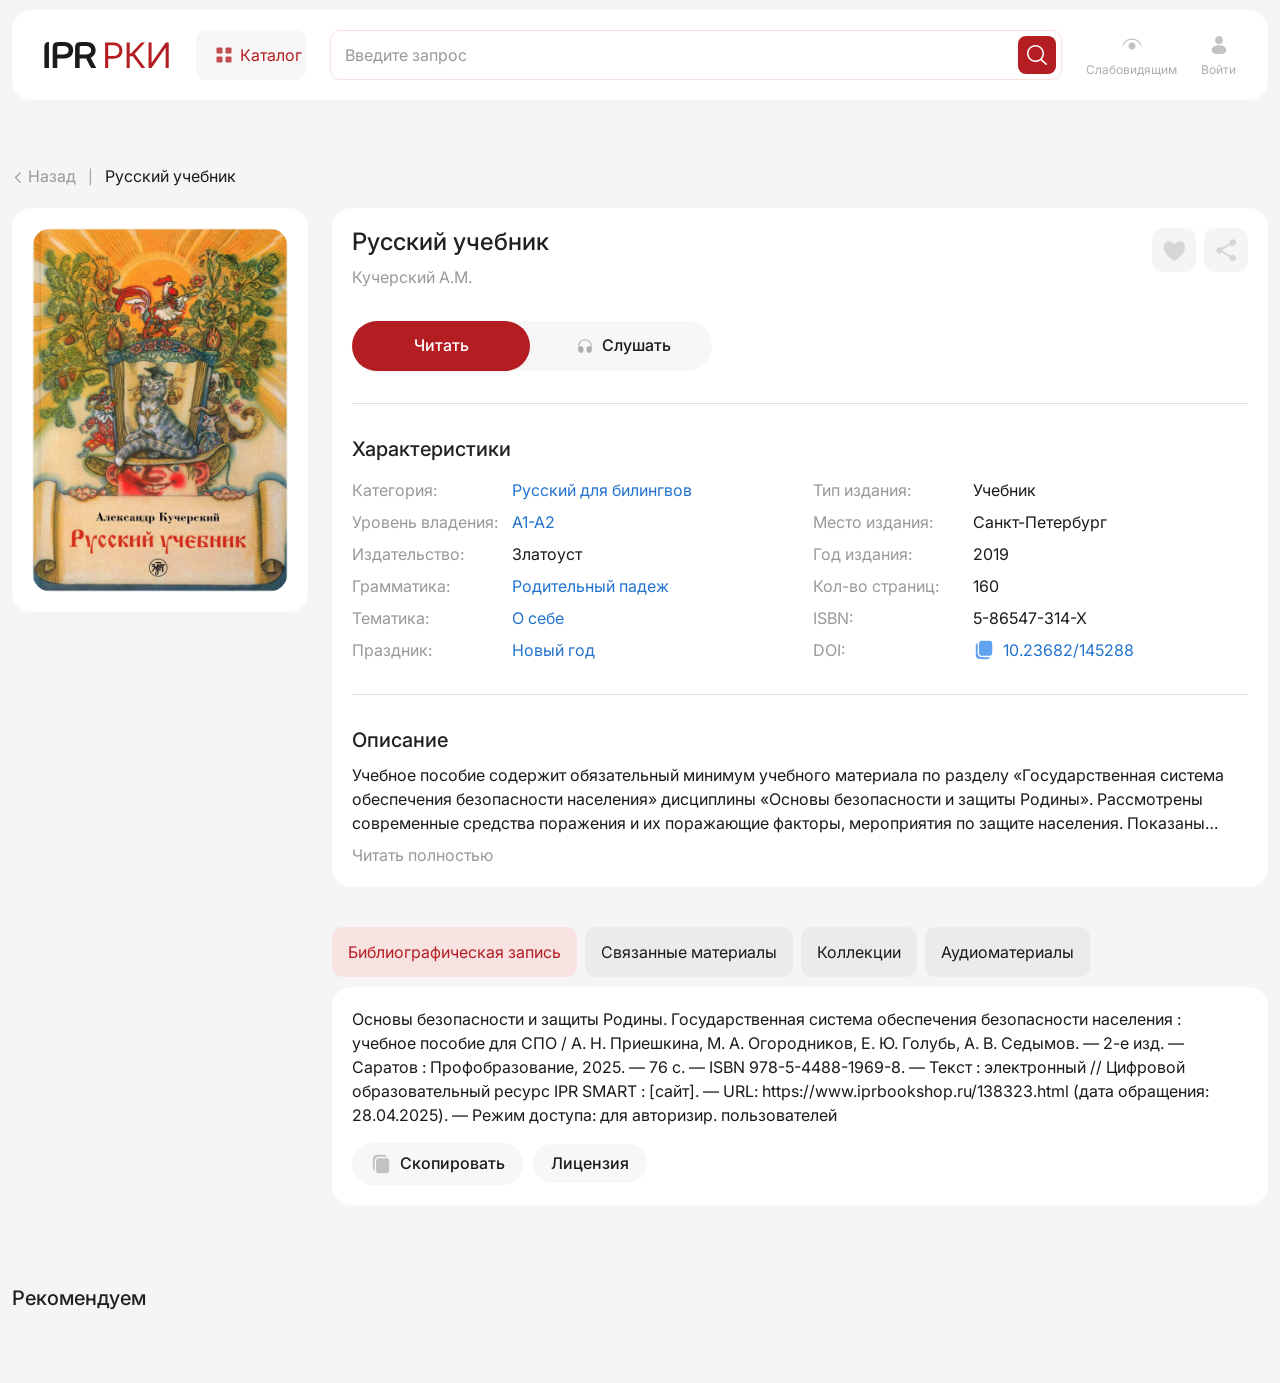
==== book-detail.html @ 2f25a615 "add book-detail" ====
<!DOCTYPE html>
<html lang="ru">
<head>
    <meta charset="UTF-8">
    <meta name="viewport" content="width=device-width, initial-scale=1.0">
    <title>IPR РКИ — Русский учебник</title>
    <link rel="preconnect" href="https://fonts.googleapis.com">
    <link rel="preconnect" href="https://fonts.gstatic.com" crossorigin>
    <link href="https://fonts.googleapis.com/css2?family=Inter:wght@400;500;600;700&display=swap" rel="stylesheet">
    <link href="https://cdn.jsdelivr.net/npm/bootstrap@5.3.3/dist/css/bootstrap.min.css" rel="stylesheet">
    <link rel="stylesheet" href="css/variables.css">
    <link rel="stylesheet" href="css/base.css">
    <link rel="stylesheet" href="css/components.css">
    <link rel="stylesheet" href="css/cards.css">
    <link rel="stylesheet" href="css/sections.css">
    <link rel="stylesheet" href="css/responsive.css">
    <link rel="stylesheet" href="css/book-detail.css">
</head>
<body>
<header class="site-header">
    <div class="container">
        <div class="header-inner">
            <a href="index.html" class="header-logo" aria-label="IPR РКИ">
                <img src="img/icons/logo.svg" alt="IPR РКИ" height="26">
            </a>
            <button class="btn-catalog" type="button">
                <img src="img/icons/catalog.svg" class="icon icon--catalog" width="16" height="16" alt="">
                <span class="catalog-text">Каталог</span>
            </button>
            <div class="search-input-wrap">
                <input type="text" placeholder="Введите запрос">
                <button class="btn-search" aria-label="Искать">
                    <img src="img/icons/search.svg" class="icon" width="20" height="20" alt="">
                </button>
            </div>
            <nav class="header-nav">
                <a href="#" class="btn-nav">
                    <img src="img/icons/eye.svg" class="icon icon--eye" width="24" height="20" alt="">
                    <span class="nav-text">Слабовидящим</span>
                </a>
                <a href="#" class="btn-nav">
                    <img src="img/icons/user.svg" class="icon icon--person" width="20" height="20" alt="">
                    <span class="nav-text">Войти</span>
                </a>
            </nav>
        </div>
    </div>
</header>

<main class="main-content book-detail-page">
    <div class="container">
        <div class="breadcrumb-bar">
            <a href="main.html"><img src="img/icons/ar_left.svg" class="icon" width="12" height="11" alt=""> Назад</a>
            <span class="separator">|</span>
            <a href="#" class="breadcrumb-active">Русский учебник</a>
        </div>

        <section class="row g-4">
           <div class="col-lg-3">
               <div class="content">
                   <img class="book-cover" src="img/exmpl/russian-uchebnik-cover.png" alt="Русский учебник">
               </div>
           </div>
            <div class="col-lg-9">
                <div class="content">
                    <div class="book-head">
                        <div>
                            <h1 class="book-title">Русский учебник</h1>
                            <p class="book-author">Кучерский А.М.</p>
                        </div>
                        <div class="book-actions">
                            <button class="book-icon-btn book-icon-btn--heart" aria-label="В избранное">
                                <svg width="29" height="29" viewBox="0 0 29 29" fill="none" xmlns="http://www.w3.org/2000/svg" aria-hidden="true">
                                    <path d="M19.7144 5.2865C16.088 5.2865 14.3005 8.8615 14.3005 8.8615C14.3005 8.8615 12.513 5.2865 8.88663 5.2865C5.93949 5.2865 3.60569 7.75213 3.57552 10.6942C3.51408 16.8014 8.42021 21.1444 13.7978 24.7943C13.946 24.8951 14.1212 24.9491 14.3005 24.9491C14.4798 24.9491 14.655 24.8951 14.8033 24.7943C20.1803 21.1444 25.0864 16.8014 25.0255 10.6942C24.9954 7.75213 22.6616 5.2865 19.7144 5.2865Z"/>
                                </svg>
                            </button>
                            <button type="button" class="book-icon-btn" id="share-btn" aria-label="Поделиться">
                                <svg width="27" height="27" viewBox="0 0 27 27" fill="none" xmlns="http://www.w3.org/2000/svg" aria-hidden="true">
                                    <path d="M19.8001 17.688C18.9641 17.688 18.2161 18.018 17.6441 18.535L9.80105 13.97C9.85605 13.717 9.90005 13.464 9.90005 13.2C9.90005 12.936 9.85605 12.683 9.80105 12.43L17.5561 7.90895C18.1501 8.45895 18.9311 8.79995 19.8001 8.79995C21.6261 8.79995 23.1001 7.32595 23.1001 5.49995C23.1001 3.67395 21.6261 2.19995 19.8001 2.19995C17.9741 2.19995 16.5001 3.67395 16.5001 5.49995C16.5001 5.76395 16.5441 6.01695 16.5991 6.26995L8.84405 10.791C8.25005 10.241 7.46905 9.89995 6.60005 9.89995C4.77405 9.89995 3.30005 11.374 3.30005 13.2C3.30005 15.026 4.77405 16.5 6.60005 16.5C7.46905 16.5 8.25005 16.159 8.84405 15.609L16.6761 20.185C16.6211 20.416 16.5881 20.658 16.5881 20.9C16.5881 22.671 18.0291 24.112 19.8001 24.112C21.5711 24.112 23.0121 22.671 23.0121 20.9C23.0121 19.129 21.5711 17.688 19.8001 17.688Z"/>
                                </svg>
                            </button>
                        </div>
                    </div>

                    <div class="book-cta-row">
                        <div class="book-mode-toggle" role="group" aria-label="Режим: читать или слушать">
                            <button type="button" class="book-mode-toggle__btn is-active" data-book-mode="read" aria-pressed="true">
                                Читать
                            </button>
                            <button type="button" class="book-mode-toggle__btn" data-book-mode="listen" aria-pressed="false">
                                <svg class="book-mode-toggle__icon" width="20" height="20" viewBox="0 0 20 20" fill="none" xmlns="http://www.w3.org/2000/svg" aria-hidden="true">
                                    <path d="M9.96152 2.5C14.1373 2.5 17.5373 5.89935 17.5373 10.0751V14.6285C17.5372 16.2112 16.2479 17.5 14.6652 17.5H14.5673C12.9845 17.4999 11.6959 16.2112 11.6958 14.6285V13.2108C11.6959 11.6281 12.9845 10.3394 14.5673 10.3393H14.6652C15.3192 10.3393 15.9232 10.5597 16.4067 10.9297V10.0751C16.4066 6.52497 13.5192 3.63063 9.96152 3.63063C8.22048 3.63071 6.60723 4.30137 5.40883 5.52238C4.20289 6.75097 3.56278 8.3868 3.5929 10.1355V10.9289C4.07626 10.5592 4.67996 10.3394 5.33375 10.3393H5.43165C7.01443 10.3393 8.30369 11.6281 8.30386 13.2108V14.6285C8.30369 16.2112 7.01443 17.5 5.43165 17.5H5.33375C3.75106 17.4999 2.46245 16.2112 2.46227 14.6285V10.1509C2.42459 8.10823 3.18576 6.1783 4.60281 4.73109C6.01979 3.29155 7.91903 2.50008 9.96152 2.5Z"/>
                                </svg>
                                Слушать
                            </button>
                        </div>
                    </div>
                    <hr/>
                    <div>
                        <h2 class="meta-title">Характеристики</h2>
                        <div class="book-meta-grid">
                            <div class="meta-item"><span class="meta-label">Категория:</span><span class="meta-value"><a>Русский для билингвов</a></span></div>
                            <div class="meta-item"><span class="meta-label">Тип издания:</span><span class="meta-value">Учебник</span></div>
                            <div class="meta-item"><span class="meta-label">Уровень владения:</span><span class="meta-value"><a>A1-A2</a></span></div>
                            <div class="meta-item"><span class="meta-label">Место издания:</span><span class="meta-value">Санкт-Петербург</span></div>
                            <div class="meta-item"><span class="meta-label">Издательство:</span><span class="meta-value">Златоуст</span></div>
                            <div class="meta-item"><span class="meta-label">Год издания:</span><span class="meta-value">2019</span></div>
                            <div class="meta-item"><span class="meta-label">Грамматика:</span><span class="meta-value"><a>Родительный падеж</a></span></div>
                            <div class="meta-item"><span class="meta-label">Кол-во страниц:</span><span class="meta-value">160</span></div>
                            <div class="meta-item"><span class="meta-label">Тематика:</span><span class="meta-value"><a>О себе</a></span></div>
                            <div class="meta-item"><span class="meta-label">ISBN:</span><span class="meta-value">5-86547-314-X</span></div>
                            <div class="meta-item"><span class="meta-label">Праздник:</span><span class="meta-value"><a>Новый год</a></span></div>
                            <div class="meta-item">
                                <span class="meta-label">DOI:</span>
                                <span class="meta-value meta-value--doi">
                                    <button type="button" class="doi-copy-btn" data-doi="10.23682/145288" aria-label="Скопировать DOI в буфер обмена" title="Скопировать">
                                        <img src="img/icons/copy.svg" width="22" height="22" alt="">
                                    </button>
                                    <a href="https://doi.org/10.23682/145288" target="_blank" rel="noopener noreferrer">10.23682/145288</a>
                                </span>
                            </div>
                        </div>
                    </div>
                    <hr/>

                    <div class="book-description">
                        <h3>Описание</h3>
                        <div class="book-description__body">
                            <p class="book-description__text is-collapsed" id="book-description-text">Учебное пособие содержит обязательный минимум учебного материала по разделу «Государственная система обеспечения безопасности населения» дисциплины «Основы безопасности и защиты Родины». Рассмотрены современные средства поражения и их поражающие факторы, мероприятия по защите населения. Показаны особенности оповещения и информирования населения об опасностях, возникающих в чрезвычайных ситуациях военного и мирного времени. Издание соответствует требованиям Федерального государственного образовательного стандарта среднего профессионального образования. Предназначено студентам всех профессий и специальностей, изучающим дисциплину «Основы безопасности и защиты Родины». Рабочие листы подходят для работы на уроке, индивидуальной практики, домашних заданий, краткосрочных курсов и модульных программ. Материал рассчитан на взрослых учащихся и может использоваться как в групповых, так и в индивидуальных занятиях.</p>
                            <button type="button" class="book-description__toggle" id="book-description-toggle" aria-expanded="false" aria-controls="book-description-text" hidden>Читать полностью</button>
                        </div>
                    </div>
                </div>

                <div class="book-tabs" role="tablist">
                    <button type="button" id="tab-biblio" class="book-tab active" role="tab" aria-selected="true" aria-controls="panel-biblio" data-tab="biblio">Библиографическая запись</button>
                    <button type="button" id="tab-related" class="book-tab" role="tab" aria-selected="false" aria-controls="panel-related" data-tab="related">Связанные материалы</button>
                    <button type="button" id="tab-collections" class="book-tab" role="tab" aria-selected="false" aria-controls="panel-collections" data-tab="collections">Коллекции</button>
                    <button type="button" id="tab-audio" class="book-tab" role="tab" aria-selected="false" aria-controls="panel-audio" data-tab="audio">Аудиоматериалы</button>
                </div>
                <div class="book-tab-panels">
                    <div class="book-tab-panel is-active" id="panel-biblio" role="tabpanel" aria-labelledby="tab-biblio" data-tab="biblio">
                        <div class="book-biblio">
                            <div class="book-cite" id="biblio-record-text">
                                Основы безопасности и защиты Родины. Государственная система обеспечения безопасности населения : учебное пособие для СПО / А. Н. Приешкина, М. А. Огородников, Е. Ю. Голубь, А. В. Седымов. — 2-е изд. — Саратов : Профобразование, 2025. — 76 c. — ISBN 978-5-4488-1969-8. — Текст : электронный // Цифровой образовательный ресурс IPR SMART : [сайт]. — URL: https://www.iprbookshop.ru/138323.html (дата обращения: 28.04.2025). — Режим доступа: для авторизир. пользователей
                                <div class="book-biblio-actions">
                                    <button type="button" class="book-biblio-btn" id="biblio-copy-btn" aria-label="Скопировать библиографическую запись">
                                        <img class="book-biblio-btn__icon" src="img/icons/copy-biblio.svg" width="22" height="22" alt="" aria-hidden="true">
                                        Скопировать
                                    </button>
                                    <span class="license-tooltip-wrap">
                                        <a href="#" class="book-biblio-btn">Лицензия</a>
                                        <span class="license-tooltip" role="tooltip">
                                            <span class="license-tooltip__title">Информация о лицензии</span>
                                            <span class="license-tooltip__text">Лицензия: весь срок охраны авторского права</span>
                                        </span>
                                    </span>
                                </div>
                            </div>
                        </div>
                    </div>
                    <div class="book-tab-panel" id="panel-related" role="tabpanel" aria-labelledby="tab-related" data-tab="related" hidden>
                        <div class="book-biblio book-cite">
                            <ul class="book-related-list">
                                <li class="book-related-item">
                                    <a href="#" class="book-related-link">
                                        <span class="book-related-icon"><img src="img/icons/related/icon-book.svg" width="48" height="48" alt=""></span>
                                        <span class="book-related-content">
                                            <span class="book-related-title">Название книги</span>
                                            <span class="book-related-sub">Книга  Русский для билингвов</span>
                                        </span>
                                    </a>
                                </li>
                                <li class="book-related-item">
                                    <a href="#" class="book-related-link">
                                        <span class="book-related-icon"><img src="img/icons/related/icon-worksheet.svg" width="48" height="48" alt=""></span>
                                        <span class="book-related-content">
                                            <span class="book-related-title">Название рабочего листа</span>
                                            <span class="book-related-sub">Рабочий лист  Общий курс</span>
                                        </span>
                                    </a>
                                </li>
                                <li class="book-related-item">
                                    <a href="#" class="book-related-link">
                                        <span class="book-related-icon"><img src="img/icons/related/icon-test.svg" width="48" height="48" alt=""></span>
                                        <span class="book-related-content">
                                            <span class="book-related-title">Название теста</span>
                                            <span class="book-related-sub">Тест  На уровень</span>
                                        </span>
                                    </a>
                                </li>
                                <li class="book-related-item">
                                    <a href="#" class="book-related-link">
                                        <span class="book-related-icon"><img src="img/icons/related/icon-interactive.svg" width="48" height="48" alt=""></span>
                                        <span class="book-related-content">
                                            <span class="book-related-title">Название интерактива</span>
                                            <span class="book-related-sub">Интерактив  К лексическому минимуму</span>
                                        </span>
                                    </a>
                                </li>
                                <li class="book-related-item">
                                    <a href="#" class="book-related-link">
                                        <span class="book-related-icon"><img src="img/icons/related/icon-game.svg" width="48" height="48" alt=""></span>
                                        <span class="book-related-content">
                                            <span class="book-related-title">Название игры</span>
                                            <span class="book-related-sub">Банк материалов  Филворд</span>
                                        </span>
                                    </a>
                                </li>
                                <li class="book-related-item">
                                    <a href="#" class="book-related-link">
                                        <span class="book-related-icon"><img src="img/icons/related/icon-presentation.svg" width="48" height="48" alt=""></span>
                                        <span class="book-related-content">
                                            <span class="book-related-title">Название презентации</span>
                                            <span class="book-related-sub">Банк материалов  Презентация</span>
                                        </span>
                                    </a>
                                </li>
                                <li class="book-related-item">
                                    <a href="#" class="book-related-link">
                                        <span class="book-related-icon"><img src="img/icons/related/icon-illustrations.svg" width="48" height="48" alt=""></span>
                                        <span class="book-related-content">
                                            <span class="book-related-title">Подборка иллюстраций</span>
                                            <span class="book-related-sub">Банк материалов  Подборка иллюстраций</span>
                                        </span>
                                    </a>
                                </li>
                                <li class="book-related-item">
                                    <a href="#" class="book-related-link">
                                        <span class="book-related-icon"><img src="img/icons/related/icon-longread.svg" width="48" height="48" alt=""></span>
                                        <span class="book-related-content">
                                            <span class="book-related-title">Название лонгрида</span>
                                            <span class="book-related-sub">Методика  Лонгрид</span>
                                        </span>
                                    </a>
                                </li>
                            </ul>
                        </div>
                    </div>
                    <div class="book-tab-panel" id="panel-collections" role="tabpanel" aria-labelledby="tab-collections" data-tab="collections" hidden>
                        <div class="book-biblio book-cite d-flex gap-3">
                            <article class="material-card material-card--collection">
                                <a href="#" class="card-link" aria-label="Прилагательные и степени сравнения"></a>
                                <div class="card-image">
                                    <img src="img/exmpl/da70e1f982aec32669a0f7e9e65754e30d13af75.jpg"
                                         alt="Прилагательные и степени сравнения"
                                         class="card-collection-img">
                                    <span class="card-collection-badge">Коллекция</span>
                                </div>
                                <div class="card-body">
                                    <h3 class="card-title">Прилагательные и степени сравнения</h3>
                                    <p class="card-description">
                                        Больше, красивее, самый интересный: систематизация форм прилагательных.
                                    </p>
                                </div>
                            </article>
                            <article class="material-card material-card--collection">
                                <a href="#" class="card-link" aria-label="Прилагательные и степени сравнения"></a>
                                <div class="card-image">
                                    <img src="img/exmpl/da70e1f982aec32669a0f7e9e65754e30d13af75.jpg"
                                         alt="Прилагательные и степени сравнения"
                                         class="card-collection-img">
                                    <span class="card-collection-badge">Коллекция</span>
                                </div>
                                <div class="card-body">
                                    <h3 class="card-title">Прилагательные и степени сравнения</h3>
                                    <p class="card-description">
                                        Больше, красивее, самый интересный: систематизация форм прилагательных.
                                    </p>
                                </div>
                            </article>
                            <article class="material-card material-card--collection">
                                <a href="#" class="card-link" aria-label="Прилагательные и степени сравнения"></a>
                                <div class="card-image">
                                    <img src="img/exmpl/da70e1f982aec32669a0f7e9e65754e30d13af75.jpg"
                                         alt="Прилагательные и степени сравнения"
                                         class="card-collection-img">
                                    <span class="card-collection-badge">Коллекция</span>
                                </div>
                                <div class="card-body">
                                    <h3 class="card-title">Прилагательные и степени сравнения</h3>
                                    <p class="card-description">
                                        Больше, красивее, самый интересный: систематизация форм прилагательных.
                                    </p>
                                </div>
                            </article>
                        </div>
                    </div>
                    <div class="book-tab-panel" id="panel-audio" role="tabpanel" aria-labelledby="tab-audio" data-tab="audio" hidden>
                        <div class="book-biblio book-cite">
                            <div class="audio-accordion">
                                <div class="audio-lesson">
                                    <button type="button" class="audio-lesson__header" aria-expanded="false" aria-controls="lesson-1-body" data-accordion-toggle>
                                        <span class="audio-lesson__title">Урок №1</span>
                                        <span class="audio-lesson__count">Количество аудио: <span>5</span></span>
                                        <span class="audio-lesson__chevron" aria-hidden="true">
                                            <img class="audio-lesson__chevron-icon" src="img/icons/arrow.svg" width="22" height="22" alt="">
                                        </span>
                                    </button>
                                    <div class="audio-lesson__body" id="lesson-1-body" hidden>
                                        <div class="audio-track" data-src="https://interactive-examples.mdn.mozilla.net/media/cc0-audio/t-rex-roar.mp3">
                                            <span class="audio-track__label">Задание 1</span>
                                            <button type="button" class="audio-track__play" aria-label="Воспроизвести" title="Воспроизвести">
                                                <span class="audio-track__play-icon"><svg width="18" height="18" viewBox="0 0 24 24" fill="currentColor"><path d="M8 5v14l11-7z"/></svg></span>
                                                <span class="audio-track__pause-icon" hidden><svg width="18" height="18" viewBox="0 0 24 24" fill="currentColor"><path d="M6 19h4V5H6v14zm8-14v14h4V5h-4z"/></svg></span>
                                            </button>
                                            <span class="audio-track__time">0:00 / 0:00</span>
                                            <div class="audio-track__progress"><div class="audio-track__progress-fill"></div></div>
                                            <button type="button" class="audio-track__speed" aria-label="Скорость воспроизведения" title="Скорость">1x</button>
                                            <span class="audio-track__volume">
                                                <input type="range" class="audio-track__volume-input" min="0" max="100" value="100" aria-label="Громкость" title="Громкость">
                                                <span class="audio-track__volume-icon"><img src="img/icons/volume.svg" width="20" height="20" alt="" aria-hidden="true"></span>
                                            </span>
                                        </div>
                                        <div class="audio-track" data-src="https://www.soundhelix.com/examples/mp3/SoundHelix-Song-1.mp3">
                                            <span class="audio-track__label">Задание 2</span>
                                            <button type="button" class="audio-track__play" aria-label="Воспроизвести">
                                                <span class="audio-track__play-icon"><svg width="18" height="18" viewBox="0 0 24 24" fill="currentColor"><path d="M8 5v14l11-7z"/></svg></span>
                                                <span class="audio-track__pause-icon" hidden><svg width="18" height="18" viewBox="0 0 24 24" fill="currentColor"><path d="M6 19h4V5H6v14zm8-14v14h4V5h-4z"/></svg></span>
                                            </button>
                                            <span class="audio-track__time">0:00 / 0:00</span>
                                            <div class="audio-track__progress"><div class="audio-track__progress-fill"></div></div>
                                            <button type="button" class="audio-track__speed" aria-label="Скорость воспроизведения" title="Скорость">1x</button>
                                            <span class="audio-track__volume">
                                                <input type="range" class="audio-track__volume-input" min="0" max="100" value="100" aria-label="Громкость" title="Громкость">
                                                <span class="audio-track__volume-icon"><img src="img/icons/volume.svg" width="20" height="20" alt="" aria-hidden="true"></span>
                                            </span>
                                        </div>
                                        <div class="audio-track" data-src="https://www.soundhelix.com/examples/mp3/SoundHelix-Song-2.mp3">
                                            <span class="audio-track__label">Задание 3</span>
                                            <button type="button" class="audio-track__play" aria-label="Воспроизвести">
                                                <span class="audio-track__play-icon"><svg width="18" height="18" viewBox="0 0 24 24" fill="currentColor"><path d="M8 5v14l11-7z"/></svg></span>
                                                <span class="audio-track__pause-icon" hidden><svg width="18" height="18" viewBox="0 0 24 24" fill="currentColor"><path d="M6 19h4V5H6v14zm8-14v14h4V5h-4z"/></svg></span>
                                            </button>
                                            <span class="audio-track__time">0:00 / 0:00</span>
                                            <div class="audio-track__progress"><div class="audio-track__progress-fill"></div></div>
                                            <button type="button" class="audio-track__speed" aria-label="Скорость воспроизведения" title="Скорость">1x</button>
                                            <span class="audio-track__volume">
                                                <input type="range" class="audio-track__volume-input" min="0" max="100" value="100" aria-label="Громкость" title="Громкость">
                                                <span class="audio-track__volume-icon"><img src="img/icons/volume.svg" width="20" height="20" alt="" aria-hidden="true"></span>
                                            </span>
                                        </div>
                                        <div class="audio-track" data-src="https://www.soundhelix.com/examples/mp3/SoundHelix-Song-3.mp3">
                                            <span class="audio-track__label">Задание 4</span>
                                            <button type="button" class="audio-track__play" aria-label="Воспроизвести">
                                                <span class="audio-track__play-icon"><svg width="18" height="18" viewBox="0 0 24 24" fill="currentColor"><path d="M8 5v14l11-7z"/></svg></span>
                                                <span class="audio-track__pause-icon" hidden><svg width="18" height="18" viewBox="0 0 24 24" fill="currentColor"><path d="M6 19h4V5H6v14zm8-14v14h4V5h-4z"/></svg></span>
                                            </button>
                                            <span class="audio-track__time">0:00 / 0:00</span>
                                            <div class="audio-track__progress"><div class="audio-track__progress-fill"></div></div>
                                            <button type="button" class="audio-track__speed" aria-label="Скорость воспроизведения" title="Скорость">1x</button>
                                            <span class="audio-track__volume">
                                                <input type="range" class="audio-track__volume-input" min="0" max="100" value="100" aria-label="Громкость" title="Громкость">
                                                <span class="audio-track__volume-icon"><img src="img/icons/volume.svg" width="20" height="20" alt="" aria-hidden="true"></span>
                                            </span>
                                        </div>
                                        <div class="audio-track" data-src="https://interactive-examples.mdn.mozilla.net/media/cc0-audio/t-rex-roar.mp3">
                                            <span class="audio-track__label">Задание 5</span>
                                            <button type="button" class="audio-track__play" aria-label="Воспроизвести">
                                                <span class="audio-track__play-icon"><svg width="18" height="18" viewBox="0 0 24 24" fill="currentColor"><path d="M8 5v14l11-7z"/></svg></span>
                                                <span class="audio-track__pause-icon" hidden><svg width="18" height="18" viewBox="0 0 24 24" fill="currentColor"><path d="M6 19h4V5H6v14zm8-14v14h4V5h-4z"/></svg></span>
                                            </button>
                                            <span class="audio-track__time">0:00 / 0:00</span>
                                            <div class="audio-track__progress"><div class="audio-track__progress-fill"></div></div>
                                            <button type="button" class="audio-track__speed" aria-label="Скорость воспроизведения" title="Скорость">1x</button>
                                            <span class="audio-track__volume">
                                                <input type="range" class="audio-track__volume-input" min="0" max="100" value="100" aria-label="Громкость" title="Громкость">
                                                <span class="audio-track__volume-icon"><img src="img/icons/volume.svg" width="20" height="20" alt="" aria-hidden="true"></span>
                                            </span>
                                        </div>
                                    </div>
                                </div>
                                <div class="audio-lesson">
                                    <button type="button" class="audio-lesson__header" aria-expanded="false" aria-controls="lesson-2-body" data-accordion-toggle>
                                        <span class="audio-lesson__title">Урок №2</span>
                                        <span class="audio-lesson__count">Количество аудио: <span>18</span></span>
                                        <span class="audio-lesson__chevron" aria-hidden="true">
                                            <img class="audio-lesson__chevron-icon" src="img/icons/arrow.svg" width="22" height="22" alt="">
                                        </span>
                                    </button>
                                    <div class="audio-lesson__body" id="lesson-2-body" hidden>
                                        <div class="audio-track" data-src="https://interactive-examples.mdn.mozilla.net/media/cc0-audio/t-rex-roar.mp3">
                                            <span class="audio-track__label">Задание 1</span>
                                            <button type="button" class="audio-track__play" aria-label="Воспроизвести">
                                                <span class="audio-track__play-icon"><svg width="18" height="18" viewBox="0 0 24 24" fill="currentColor"><path d="M8 5v14l11-7z"/></svg></span>
                                                <span class="audio-track__pause-icon" hidden><svg width="18" height="18" viewBox="0 0 24 24" fill="currentColor"><path d="M6 19h4V5H6v14zm8-14v14h4V5h-4z"/></svg></span>
                                            </button>
                                            <span class="audio-track__time">0:00 / 0:00</span>
                                            <div class="audio-track__progress"><div class="audio-track__progress-fill"></div></div>
                                            <button type="button" class="audio-track__speed" aria-label="Скорость воспроизведения" title="Скорость">1x</button>
                                            <span class="audio-track__volume">
                                                <input type="range" class="audio-track__volume-input" min="0" max="100" value="100" aria-label="Громкость" title="Громкость">
                                                <span class="audio-track__volume-icon"><img src="img/icons/volume.svg" width="20" height="20" alt="" aria-hidden="true"></span>
                                            </span>
                                        </div>
                                        <div class="audio-track" data-src="https://www.soundhelix.com/examples/mp3/SoundHelix-Song-1.mp3">
                                            <span class="audio-track__label">Задание 2</span>
                                            <button type="button" class="audio-track__play" aria-label="Воспроизвести">
                                                <span class="audio-track__play-icon"><svg width="18" height="18" viewBox="0 0 24 24" fill="currentColor"><path d="M8 5v14l11-7z"/></svg></span>
                                                <span class="audio-track__pause-icon" hidden><svg width="18" height="18" viewBox="0 0 24 24" fill="currentColor"><path d="M6 19h4V5H6v14zm8-14v14h4V5h-4z"/></svg></span>
                                            </button>
                                            <span class="audio-track__time">0:00 / 0:00</span>
                                            <div class="audio-track__progress"><div class="audio-track__progress-fill"></div></div>
                                            <button type="button" class="audio-track__speed" aria-label="Скорость воспроизведения" title="Скорость">1x</button>
                                            <span class="audio-track__volume">
                                                <input type="range" class="audio-track__volume-input" min="0" max="100" value="100" aria-label="Громкость" title="Громкость">
                                                <span class="audio-track__volume-icon"><img src="img/icons/volume.svg" width="20" height="20" alt="" aria-hidden="true"></span>
                                            </span>
                                        </div>
                                        <div class="audio-track" data-src="https://www.soundhelix.com/examples/mp3/SoundHelix-Song-2.mp3">
                                            <span class="audio-track__label">Задание 3</span>
                                            <button type="button" class="audio-track__play" aria-label="Воспроизвести">
                                                <span class="audio-track__play-icon"><svg width="18" height="18" viewBox="0 0 24 24" fill="currentColor"><path d="M8 5v14l11-7z"/></svg></span>
                                                <span class="audio-track__pause-icon" hidden><svg width="18" height="18" viewBox="0 0 24 24" fill="currentColor"><path d="M6 19h4V5H6v14zm8-14v14h4V5h-4z"/></svg></span>
                                            </button>
                                            <span class="audio-track__time">0:00 / 0:00</span>
                                            <div class="audio-track__progress"><div class="audio-track__progress-fill"></div></div>
                                            <button type="button" class="audio-track__speed" aria-label="Скорость воспроизведения" title="Скорость">1x</button>
                                            <span class="audio-track__volume">
                                                <input type="range" class="audio-track__volume-input" min="0" max="100" value="100" aria-label="Громкость" title="Громкость">
                                                <span class="audio-track__volume-icon"><img src="img/icons/volume.svg" width="20" height="20" alt="" aria-hidden="true"></span>
                                            </span>
                                        </div>
                                    </div>
                                </div>
                                <div class="audio-lesson">
                                    <button type="button" class="audio-lesson__header" aria-expanded="false" aria-controls="lesson-3-body" data-accordion-toggle>
                                        <span class="audio-lesson__title">Урок №3</span>
                                        <span class="audio-lesson__count">Количество аудио: <span>12</span></span>
                                        <span class="audio-lesson__chevron" aria-hidden="true">
                                            <img class="audio-lesson__chevron-icon" src="img/icons/arrow.svg" width="22" height="22" alt="">
                                        </span>
                                    </button>
                                    <div class="audio-lesson__body" id="lesson-3-body" hidden>
                                        <div class="audio-track" data-src="https://interactive-examples.mdn.mozilla.net/media/cc0-audio/t-rex-roar.mp3">
                                            <span class="audio-track__label">Задание 1</span>
                                            <button type="button" class="audio-track__play" aria-label="Воспроизвести">
                                                <span class="audio-track__play-icon"><svg width="18" height="18" viewBox="0 0 24 24" fill="currentColor"><path d="M8 5v14l11-7z"/></svg></span>
                                                <span class="audio-track__pause-icon" hidden><svg width="18" height="18" viewBox="0 0 24 24" fill="currentColor"><path d="M6 19h4V5H6v14zm8-14v14h4V5h-4z"/></svg></span>
                                            </button>
                                            <span class="audio-track__time">0:00 / 0:00</span>
                                            <div class="audio-track__progress"><div class="audio-track__progress-fill"></div></div>
                                            <button type="button" class="audio-track__speed" aria-label="Скорость воспроизведения" title="Скорость">1x</button>
                                            <span class="audio-track__volume">
                                                <input type="range" class="audio-track__volume-input" min="0" max="100" value="100" aria-label="Громкость" title="Громкость">
                                                <span class="audio-track__volume-icon"><img src="img/icons/volume.svg" width="20" height="20" alt="" aria-hidden="true"></span>
                                            </span>
                                        </div>
                                    </div>
                                </div>
                            </div>
                        </div>
                    </div>
                </div>
            </div>
        </section>

        <section class="recommend">
            <h2>Рекомендуем</h2>
        </section>
    </div>
</main>

<div class="share-modal" id="share-modal" aria-hidden="true" role="dialog" aria-labelledby="share-modal-title" aria-modal="true">
    <div class="share-modal__backdrop"></div>
    <div class="share-modal__box">
        <div class="share-modal__header">
            <h2 class="share-modal__title" id="share-modal-title">Поделиться</h2>
            <button type="button" class="share-modal__close" aria-label="Закрыть">
                <img src="img/icons/cross.svg" width="28" height="28" alt="" aria-hidden="true">
            </button>
        </div>
        <div class="share-modal__body">
            <a href="#" class="share-modal__item share-modal__item--copy" id="share-copy" aria-label="Копировать ссылку">
                <span class="share-modal__icon share-modal__icon--copy">
                    <img src="img/icons/copy-biblio.svg" width="24" height="24" alt="">
                </span>
                <span class="share-modal__label">Копировать<br>ссылку</span>
            </a>
            <a href="#" class="share-modal__item" id="share-vk" target="_blank" rel="noopener noreferrer" aria-label="Поделиться во Вконтакте">
                <span class="share-modal__icon share-modal__icon--social"><img src="img/icons/social/vk2.svg" width="48" height="48" alt=""></span>
                <span class="share-modal__label">Вконтакте</span>
            </a>
            <a href="#" class="share-modal__item" id="share-ok" target="_blank" rel="noopener noreferrer" aria-label="Поделиться в Одноклассниках">
                <span class="share-modal__icon share-modal__icon--social"><img src="img/icons/social/ok.svg" width="48" height="48" alt=""></span>
                <span class="share-modal__label">Одноклассники</span>
            </a>
            <a href="#" class="share-modal__item" id="share-tg" target="_blank" rel="noopener noreferrer" aria-label="Поделиться в Telegram">
                <span class="share-modal__icon share-modal__icon--social"><img src="img/icons/social/tg2.svg" width="48" height="48" alt=""></span>
                <span class="share-modal__label">Telegram</span>
            </a>
        </div>
    </div>
</div>

<div class="auth-modal" id="auth-modal" aria-hidden="true" role="dialog" aria-labelledby="auth-modal-title" aria-modal="true">
    <div class="auth-modal__backdrop"></div>
    <div class="auth-modal__box">
        <button type="button" class="auth-modal__close" aria-label="Закрыть">
            <img src="img/icons/cross.svg" width="28" height="28" alt="" aria-hidden="true">
        </button>
        <p class="auth-modal__text" id="auth-modal-title">Войдите в аккаунт,<br>чтобы получить доступ</p>
        <div class="auth-modal__actions">
            <a href="#" class="auth-modal__btn auth-modal__btn--primary">Войти</a>
            <button type="button" class="auth-modal__btn auth-modal__btn--cancel">Отменить</button>
        </div>
    </div>
</div>

<script src="https://cdn.jsdelivr.net/npm/bootstrap@5.3.3/dist/js/bootstrap.bundle.min.js"></script>
<script src="js/book-description-toggle.js"></script>
<script src="js/book-copy-doi.js"></script>
<script src="js/book-biblio-copy.js"></script>
<script src="js/book-tabs.js"></script>
<script src="js/book-audio.js"></script>
<script src="js/book-share-modal.js"></script>
<script src="js/book-auth-modal.js"></script>
<script>
(function () {
    var group = document.querySelector('.book-mode-toggle');
    if (!group) return;
    var buttons = group.querySelectorAll('.book-mode-toggle__btn');
    function activate(btn) {
        buttons.forEach(function (b) {
            var on = b === btn;
            b.classList.toggle('is-active', on);
            b.setAttribute('aria-pressed', on ? 'true' : 'false');
        });
        if (btn.getAttribute('data-book-mode') === 'listen') {
            var audioTab = document.querySelector('.book-tab[data-tab="audio"]');
            if (audioTab) audioTab.click();
        }
    }
    buttons.forEach(function (btn) {
        btn.addEventListener('click', function () {
            if (!btn.classList.contains('is-active')) activate(btn);
            if (btn.getAttribute('data-book-mode') === 'read') {
                var authModal = document.getElementById('auth-modal');
                if (authModal) {
                    authModal.classList.add('is-open');
                    authModal.setAttribute('aria-hidden', 'false');
                }
            }
        });
    });
})();
</script>
</body>
</html>
---- css/variables.css ----
/* ============================================
   CSS Custom Properties (Design Tokens)
   ============================================ */

:root {
  /* ---- Brand Colors ---- */
  --color-primary: #B41E23;
  --color-primary-pale: #E0A3A5;
  --color-primary-dark: #B41E23;
  --color-primary-hover: #F9E2E2;
  --color-primary-light: #D27679;
  --color-catalog-icon: #C34A4E;

  /* ---- Neutral Colors ---- */
  --color-white: #FFFFFF;
  --color-gray-50: #FAFAFA;
  --color-gray-100: #F5F5F5;
  --color-gray-200: #EEEEEE;
  --color-gray-300: #F7F7F7;
  --color-gray-400: #BDBDBD;
  --color-gray-500: #999999;
  --color-gray-600: #757575;
  --color-gray-700: #ADADAD;
  --color-gray-800: #414141;
  --color-gray-900: #212121;
  --color-gray-hover: #EBEBEB;
  --color-footer: #7B7B7B;
  --color-main: #1B1B1C;

  --color-blue: #2373CE;
  --color-blue-pale: #E6F2FF;
  --color-blue-pale2: #D7E6F7;

  --color-green-pale: #E5F8DD;

  --color-yellow-pale: #FDF1D4;

  /* ---- Level Badge & Type Icons — colors baked into SVGs ---- */

  /* ---- Test Card Header Colors ---- */
  --test-pink: #F8BBD0;
  --test-green: #C8E6C9;
  --test-yellow: #FFF9C4;
  --test-orange: #FFE0B2;

  /* ---- Typography ---- */
  --font-family: 'Inter', -apple-system, BlinkMacSystemFont, 'Segoe UI', Roboto, sans-serif;
  --font-size-xs: 0.6875rem;   /* 11px */
  --font-size-sm: 0.75rem;     /* 12px */
  --font-size-base: 0.875rem;  /* 14px */
  --font-size-md: 1rem;        /* 16px */
  --font-size-lg: 1.125rem;    /* 18px */
  --font-size-xl: 1.25rem;     /* 20px */
  --font-size-2xl: 1.5rem;     /* 24px */
  --font-size-3xl: 2rem;     /* 32px */

  --font-weight-normal: 400;
  --font-weight-medium: 500;
  --font-weight-semibold: 600;
  --font-weight-bold: 700;

  /* ---- Spacing ---- */
  --space-xs: 0.25rem;   /* 4px */
  --space-sm: 0.5rem;    /* 8px */
  --space-md: 0.75rem;   /* 12px */
  --space-base: 1rem;    /* 16px */
  --space-lg: 1.5rem;    /* 24px */
  --space-xl: 2rem;      /* 32px */
  --space-2xl: 2.5rem;   /* 40px */
  --space-3xl: 3rem;     /* 48px */

  /* ---- Border Radius ---- */
  --radius-sm: 4px;
  --radius-md: 8px;
  --radius-lg: 12px;
  --radius-xl: 16px;
  --radius-pill: 10px;
  --radius-header: 20px;
  --radius-bg: 24px;

  /* ---- Shadows ---- */
  --shadow-sm: 0 1px 3px rgba(0, 0, 0, 0.08);
  --shadow-md: 0 2px 8px rgba(0, 0, 0, 0.1);
  --shadow-lg: 0 4px 16px rgba(0, 0, 0, 0.12);
  --shadow-card: 0 1px 4px rgba(0, 0, 0, 0.06);

  /* ---- Transitions ---- */
  --transition-fast: 150ms ease;
  --transition-base: 250ms ease;

  /* ---- Layout ---- */
  --header-height: 90px;
  --card-width: 200px;
  --card-gap: 16px;
  --container-max: 1440px;

  --border-card: 1px solid #E0E0E0;
  --border-card-hover: 1px solid var(--color-blue);
}
---- css/base.css ----
/* ============================================
   Base Styles — resets, typography, layout
   ============================================ */

/* --- Box-sizing reset --- */
*,
*::before,
*::after {
  box-sizing: border-box;
}

html {
  scroll-behavior: smooth;
  -webkit-text-size-adjust: 100%;
  overflow-x: hidden;
}

body {
  margin: 0;
  padding: 0;
  overflow-x: hidden;
  font-family: var(--font-family);
  font-size: var(--font-size-base);
  font-weight: var(--font-weight-normal);
  line-height: 1.5;
  color: var(--color-gray-900);
  background-color: var(--color-gray-100);
  -webkit-font-smoothing: antialiased;
  -moz-osx-font-smoothing: grayscale;
}

/* --- Typography --- */
h1, h2, h3, h4, h5, h6 {
  margin-top: 0;
  margin-bottom: 0.5rem;
  font-weight: var(--font-weight-bold);
  line-height: 1.3;
  color: var(--color-gray-900);
}

p {
  margin-top: 0;
  margin-bottom: 0.5rem;
}

a {
  color: var(--color-primary);
  text-decoration: none;
  transition: color var(--transition-fast);
}

a:hover {
  color: var(--color-primary-hover);
  text-decoration: none;
}

/* --- Images --- */
img {
  max-width: 100%;
  height: auto;
  display: block;
}

/* --- Lists reset --- */
ul, ol {
  margin: 0;
  padding: 0;
  list-style: none;
}

.main-content {
  flex: 1;
  padding-bottom: var(--space-3xl);
}

/* --- Container override (max-width) --- */
.container {
  max-width: var(--container-max);
}

/* --- Utility: text truncation --- */
.text-truncate-2 {
  display: -webkit-box;
  -webkit-line-clamp: 2;
  -webkit-box-orient: vertical;
  overflow: hidden;
  text-overflow: ellipsis;
}

.text-truncate-3 {
  display: -webkit-box;
  -webkit-line-clamp: 3;
  -webkit-box-orient: vertical;
  overflow: hidden;
  text-overflow: ellipsis;
}

/* --- Scrollbar styling (thin) --- */
.scroll-row::-webkit-scrollbar {
  height: 4px;
}

.scroll-row::-webkit-scrollbar-track {
  background: transparent;
}

.scroll-row::-webkit-scrollbar-thumb {
  background: var(--color-gray-300);
  border-radius: 2px;
}

.scroll-row {
  scrollbar-width: thin;
  scrollbar-color: var(--color-gray-300) transparent;
}

.container {

}
---- css/components.css ----
/* ============================================
   Components — badges, pills, buttons,
   search bar, header, footer
   ============================================ */

* {
  color: var(--color-main);
}

/* =====================
   HEADER
   ===================== */
.site-header {
  height: var(--header-height);
  position: sticky;
  top: 0;
  z-index: 100;
}

.site-header .container {
  height: var(--header-height);
}

.site-header .container .header-inner {
  border-radius: var(--radius-header);
  background: var(--color-white);
  display: flex;
  align-items: center;
  height: 100%;
  gap: var(--space-lg);
  padding-left: 32px;
  padding-right: 32px;
  margin-top: 10px;
}

.site-header .container .header-inner .search-input-wrap {
  margin-bottom: 0;
  width: 100%;
}

/* Logo as inline SVG */
.header-logo {
  display: flex;
  align-items: center;
  text-decoration: none;
  flex-shrink: 0;
}

.header-logo svg {
  height: 26px;
  width: auto;
}

.btn-catalog {
  display: inline-flex;
  align-items: center;
  gap: var(--space-sm);
  background: var(--color-gray-300);
  color: var(--color-primary-dark);
  border: none;
  border-radius: 10px;
  padding: 13px 20px;
  font-size: var(--font-size-md);
  cursor: pointer;
  transition: background var(--transition-fast);
  white-space: nowrap;
}

.btn-catalog .catalog-text {
  color: var(--color-primary-dark);
}

.btn-catalog .bi {
  color: var(--color-catalog-icon);
  font-size: 1rem;
}

.btn-catalog:hover {
  background: #EFEFEF;
  color: var(--color-primary-dark);
}

.btn-catalog .icon--close-catalog {
  display: none;
}

.btn-catalog.is-open {
  background: var(--color-gray-300);
  color: var(--color-primary);
}

.btn-catalog.is-open:hover {
  background: #EFEFEF;
  color: var(--color-primary);
}

.btn-catalog.is-open .icon--catalog {
  display: none;
}

.btn-catalog.is-open .icon--close-catalog {
  display: inline-flex;
  align-items: center;
  justify-content: center;
  color: var(--color-primary);
}

.btn-catalog.is-open .icon--close-catalog svg path {
  stroke: var(--color-primary);
}

.btn-catalog.is-open .catalog-text {
  color: var(--color-primary);
}

/* =====================
   CATALOG OVERLAY
   ===================== */
.catalog-overlay {
  position: fixed;
  top: calc(var(--header-height) - 5px);
  left: 0;
  right: 0;
  bottom: 0;
  z-index: 150;
  visibility: hidden;
  opacity: 0;
  transition: visibility var(--transition-base), opacity var(--transition-base);
  overflow: hidden;
}

.catalog-overlay .container {
  height: 100%;
}

.catalog-overlay.is-open {
  visibility: visible;
  opacity: 1;
}

.catalog-overlay-inner {
  position: relative;
  height: 100%;
  max-height: 100%;
  overflow-y: auto;
  background-color: var(--color-white);
  padding: 40px;
}

.catalog-overlay-close {
  position: absolute;
  top: var(--space-lg);
  right: var(--space-xl);
  width: 40px;
  height: 40px;
  display: flex;
  align-items: center;
  justify-content: center;
  background: transparent;
  border: none;
  cursor: pointer;
  color: var(--color-gray-700);
  transition: color var(--transition-fast);
}

.catalog-overlay-close:hover {
  color: var(--color-gray-900);
}

.catalog-overlay-columns {
  display: grid;
  grid-template-columns: 1fr 1fr 1fr;
  gap: var(--space-3xl);
}

.catalog-column {
  display: flex;
  flex-direction: column;
  gap: var(--space-xl);
}

.catalog-block-title {
  font-size: 18px;
  font-weight: var(--font-weight-medium);
  margin: 0 0 var(--space-base);
}

.catalog-block-list {
  list-style: none;
  padding: 0;
  margin: 0;
}

.catalog-block-list li {
  margin-bottom: var(--space-xs);
}

.catalog-block-list a {
  font-size: var(--font-size-md);
  font-weight: var(--font-weight-normal);
  color: var(--color-gray-500);
  text-decoration: none;
  transition: color var(--transition-fast);
}

.catalog-block-list a:hover {
  color: var(--color-primary);
}

.catalog-tag {
  font-size: var(--font-size-base);
  font-weight: var(--font-weight-normal);
  color: var(--color-gray-800);
  background: var(--color-gray-300);
  padding: 6.5px 8px;
  border-radius: var(--radius-md);
  margin-left: var(--space-xs);
}

.catalog-link-underline {
  text-decoration: underline;
}

.header-nav {
  display: flex;
  align-items: center;
  gap: var(--space-lg);
  margin-left: auto;
}

.header-nav .btn-nav {
  display: flex;
  flex-direction: column;
  align-items: center;
  gap: 6px;
  height: 40px;
}

.header-nav .nav-text {
  color: var(--color-gray-700);
  font-size: var(--font-size-sm);
  white-space: nowrap;
  transition: color var(--transition-fast);
}

.header-nav .btn-nav:hover {
  color: var(--color-gray-600);
}

/* =====================
   CONTENT
   ===================== */

.content {
  background: var(--color-white);
  border-radius: var(--radius-header);
  padding: 20px;
}

/* =====================
   BREADCRUMB
   ===================== */
.breadcrumb-bar {
  padding: 40px 0 20px;
}

.breadcrumb-bar a {
  color: var(--color-gray-500);
  font-size: var(--font-size-md);
}

.breadcrumb-bar .breadcrumb-active {
  color: var(--color-main);
}

.breadcrumb-bar .separator {
  color: var(--color-gray-500);
  margin: 0 var(--space-sm);
}

/* =====================
   SEARCH BOX
   ===================== */

.search-input-wrap {
  display: flex;
  align-items: center;
  gap: 0;
  margin-bottom: var(--space-base);
  border: 1px solid var(--color-primary-hover);
  border-radius: var(--radius-pill);
  padding: 5px;
}

.search-input-wrap input {
  flex: 1;
  border: none;
  border-radius: var(--radius-pill);
  padding: 6px 9px;
  font-size: var(--font-size-md);
  outline: none;
  transition: border-color var(--transition-fast);
  color: var(--color-gray-800);
}

.search-input-wrap input::placeholder {
  color: var(--color-gray-500);
}

.search-input-wrap input:focus {
  border-color: var(--color-primary);
}

.btn-search {
  display: inline-flex;
  align-items: center;
  justify-content: center;
  width: 38px;
  height: 38px;
  background: var(--color-primary);
  color: var(--color-white);
  border: none;
  border-radius: var(--radius-md);
  cursor: pointer;
  font-size: 1.2rem;
  transition: background var(--transition-fast);
}

.btn-search:hover {
  background: var(--color-primary-hover);
}

/* =====================
   FILTER PILLS
   ===================== */
.filter-pills {
  display: flex;
  flex-wrap: wrap;
  gap: var(--space-sm);
}

.filter-pill {
  display: inline-flex;
  align-items: center;
  gap: 4px;
  padding: 12px 16px;
  border-radius: var(--radius-pill);
  border: 1px solid var(--color-gray-300);
  background: var(--color-gray-300);
  font-size: var(--font-size-md);
  cursor: pointer;
  transition: all var(--transition-fast);
  white-space: nowrap;
}

.filter-pill:hover,
.filter-pill.active {
  border-color: var(--color-primary-hover);
  background: var(--color-primary-hover);
  color: var(--color-primary);
}

.filter-pill:hover .pill-count,
.filter-pill.active .pill-count {
  color: var(--color-primary-light);
}

.filter-pill .pill-count {
  color: var(--color-gray-700);
}

/* =====================
   LEVEL BADGE ICONS
   ===================== */
.level-badge-icon {
  display: inline-block;
  vertical-align: middle;
  flex-shrink: 0;
  border-radius: 6px;
}

/* =====================
   CONTENT TYPE ICONS
   ===================== */
.type-icon {
  display: inline-block;
  vertical-align: middle;
  flex-shrink: 0;
  border-radius: 6px;
}

/* =====================
   ICON (base)
   ===================== */
.icon {
  display: inline-block;
  vertical-align: middle;
  flex-shrink: 0;
}

/* =====================
   ICON BUTTONS (small)
   ===================== */
.icon-btn {
  display: inline-flex;
  align-items: center;
  justify-content: center;
  width: 28px;
  height: 28px;
  border-radius: var(--radius-sm);
  background: var(--color-gray-100);
  color: var(--color-gray-600);
  border: none;
  cursor: pointer;
  transition: all var(--transition-fast);
  line-height: 0;
}

.icon-btn:hover {
  background: var(--color-gray-200);
  color: var(--color-primary);
}

/* =====================
   SITE FOOTER
   ===================== */
.site-footer {
  margin-top: auto;
  padding: 36px;
  background: var(--color-white);
  border-radius: var(--radius-header);
}

.footer-top__grid {
  display: grid;
  grid-template-columns: 1.5fr 1fr 1fr 1fr;
  gap: var(--space-xl);
  align-items: start;
}

.footer-logo {
  margin-bottom: 20px;
}

.footer-col {
  display: flex;
  flex-direction: column;
  gap: var(--space-sm);
}

.footer-legal {
  margin: 0;
  color: var(--color-footer);
  line-height: 1.5;
  font-size: var(--font-size-md);
}

.footer-social {
  display: flex;
  gap: var(--space-sm);
  margin-top: 36px;
}

.footer-social-link {
  display: inline-flex;
  align-items: center;
  justify-content: center;
}

.footer-social-link:hover {
  opacity: 0.9;
  color: var(--color-white);
}

.footer-social-link img {
  flex-shrink: 0;
}

.footer-app-label {
  margin-top: 20px;
  color: var(--color-main);
  font-size: var(--font-size-md);
}

.footer-app-label a:hover {
  text-decoration: none;
}

.footer-heading {
  font-size: 20px;
  font-weight: var(--font-weight-medium);
  margin: 0 0 var(--space-base);
  color: var(--color-main);
}

.footer-links {
  list-style: none;
  margin: 0;
  padding: 0;
  display: flex;
  flex-direction: column;
  gap: 20px;
}

.footer-links .footer-link {
  color: var(--color-footer);
  font-size: var(--font-size-md);
  display: flex;
  align-items: center;
  gap: 0.6rem;
}
.footer-links .footer-link:hover {
  color: var(--color-primary);
  text-decoration: none;
}

.footer-chevron {
  vertical-align: middle;
  margin-left: 2px;
  width: 22px;
  height: 22px;
  transition: transform 0.2s ease;
}

.footer-dropdown.is-open .footer-chevron {
  transform: rotate(180deg);
}

.footer-dropdown {
  display: flex;
  flex-direction: column;
  gap: 8px;
}

.footer-sublinks {
  list-style: none;
  margin: 0;
  padding: 0 0 0 1rem;
  display: none;
  flex-direction: column;
  gap: 8px;
  border-left: 1px solid var(--color-gray-400);
}

.footer-dropdown.is-open .footer-sublinks {
  display: flex;
}

.footer-sublinks .footer-link {
  font-size: var(--font-size-base);
  color: var(--color-footer);
}

.footer-sublinks .footer-link:hover {
  color: var(--color-primary);
  text-decoration: none;
}

.footer-link {
  color: var(--color-blue);
}

.footer-link:hover {
  color: var(--color-blue);
  text-decoration: underline;
}

.footer-supports {
  display: flex;
  flex-direction: column;
  gap: 20px;
}

.footer-support {
  margin: 0;
  font-size: var(--font-size-md);
  color: var(--color-footer);
}

.footer-support-note {
  font-size: var(--font-size-base);
  color: var(--color-gray-500);
}

.footer-support .footer-link {
  color: var(--color-footer);
}

.footer-support .footer-link:hover {
  color: var(--color-primary);
  text-decoration: none;
}

.footer-bottom {
  margin-top: 40px;
  background: var(--color-gray-300);
  padding: 20px;
  border-radius: var(--radius-xl);
}

.footer-bottom-col {
  display: flex;
  flex-direction: column;
}

.footer-bottom__flex {
  display: flex;
  justify-content: space-between;
  gap: 1rem;
}

.footer-bottom-text {
  margin: 0 0 var(--space-sm);
  font-size: var(--font-size-sm);
  color: var(--color-gray-500);
}

.footer-bottom-text:last-of-type {
  margin-bottom: 0;
}

.footer-bottom-text .footer-link {
  color: var(--color-blue);
}

.footer-copyright {
  margin-top: auto;
  margin-bottom: 0;
  font-size: var(--font-size-xs);
  color: var(--color-gray-500);
  text-align: right;
}

.vr {
  background-color: #E0E0E0;
  opacity: 1;
}

/* =====================
   PRIMARY BUTTON
   ===================== */
.primary-btn {
  display: inline-flex;
  align-items: center;
  justify-content: center;
  padding: 13px 20px;
  background: var(--color-primary);
  color: var(--color-white);
  font-size: var(--font-size-md);
  font-weight: var(--font-weight-medium);
  border: none;
  border-radius: 100px;
  cursor: pointer;
  transition: background var(--transition-fast), box-shadow var(--transition-fast);
  text-decoration: none;
  white-space: nowrap;
  user-select: none;
}

.primary-btn:hover {
  background: var(--color-catalog-icon);
}

.primary-btn:active {
  background: var(--color-primary);
}

.primary-btn:disabled,
.primary-btn.disabled {
  background: var(--color-gray-hover);
  color: var(--color-gray-500);
  cursor: not-allowed;
  box-shadow: none;
}

/* =====================
   SECONDARY BUTTON
   ===================== */
.secondary-btn {
  display: inline-flex;
  align-items: center;
  justify-content: center;
  padding: 13px 20px;
  background: var(--color-gray-300);
  color: var(--color-main);
  font-size: var(--font-size-md);
  font-weight: var(--font-weight-medium);
  border: 1px solid var(--color-gray-300);
  border-radius: 100px;
  cursor: pointer;
  transition: background var(--transition-fast), border-color var(--transition-fast), box-shadow var(--transition-fast);
  text-decoration: none;
  white-space: nowrap;
  user-select: none;
}

.secondary-btn:hover {
  background: var(--color-gray-hover);
  border-color: var(--color-gray-hover);
}

.secondary-btn:active {
  background: var(--color-gray-hover);
}

.secondary-btn:disabled,
.secondary-btn.disabled {
  background: var(--color-gray-hover);
  color: var(--color-gray-500);
  border-color: var(--color-gray-hover);
  cursor: not-allowed;
  box-shadow: none;
}
---- css/cards.css ----
/* ============================================
   Cards — material cards, modifiers, placeholders
   ============================================ */

/* =====================
   MATERIAL CARD (base)
   ===================== */
.material-card {
  flex: 0 0 auto;
  width: var(--card-width);
  background: var(--color-white);
  border-radius: var(--radius-lg);
  overflow: hidden;
  transition: box-shadow var(--transition-base);
  display: flex;
  flex-direction: column;
  scroll-snap-align: start;
}

.card-tag {
  margin-top: 0;
  padding: 9px 12px;
  border-radius: 8px;
  background: var(--color-gray-300);
  color: var(--color-main);
  font-size: var(--font-size-md);
  font-weight: var(--font-weight-normal);
  max-width: 134px;
  overflow: hidden;
  text-overflow: ellipsis;
  white-space: nowrap;
}

.material-card:hover {
  box-shadow: var(--shadow-md);
}

.card-image {
  position: relative;
  width: 100%;
  overflow: hidden;
}

.card-image img,
.card-image .card-cover-img,
.card-image .card-placeholder {
  width: 100%;
  display: block;
  vertical-align: top;
}

.card-cover-img {
  aspect-ratio: 3 / 4;
  object-fit: cover;
}

.card-body {
  padding: 20px;
  display: flex;
  flex-direction: column;
  flex: 1;
}

.card-title {
  font-weight: var(--font-weight-medium);
  color: var(--color-main);
  margin-bottom: 4px;
  line-height: 1.35;
  display: -webkit-box;
  -webkit-line-clamp: 2;
  -webkit-box-orient: vertical;
  overflow: hidden;
  text-overflow: ellipsis;
}

.card-subtitle {
  font-size: var(--font-size-md);
  color: var(--color-gray-500);
  margin-bottom: 12px;
}

.card-description {
  font-size: var(--font-size-md);
  color: var(--color-gray-700);
  margin-bottom: 12px;
  line-height: 1.4;
}

.card-footer {
  display: flex;
  align-items: center;
  gap: 10px;
  margin-top: auto;
  padding-top: var(--space-sm);
  flex-wrap: wrap;
}

.card-icon-start {
  position: absolute;
  top: 12px;
  left: 12px;
  width: auto !important;
  z-index: 100;
}

/* =====================
   BOOK CARD modifier
   ===================== */
.material-card--book {
  width: 284px;
  border-radius: var(--radius-header);
  border: var(--border-card);
  position: relative;
  background: var(--color-white);
}

.material-card--book .card-image {
  position: relative;
}

.material-card--book .card-image .card-cover-img {
  border-radius: var(--radius-xl);
  width: 200px;
  height: 275px;
  padding-left: 16px;
  padding-top: 16px;
  object-fit: cover;
  display: block;
}

/* Иконка уровня (существующий SVG) — позиция на карточке книги */
.material-card--book .card-icons {
  position: absolute;
  top: 16px;
  right: 16px;
  display: flex;
  flex-direction: column;
  gap: 12px;
}

/* Текст и тег карточки книги по макету */
.material-card--book .card-body {
  padding: 12px 16px 16px;
}

.material-card--book .card-title {
  font-size: var(--font-size-md);
}

/* =====================
   WORKSHEET CARD modifier
   ===================== */
.material-card--worksheet {
  background: var(--color-white);
  border-radius: var(--radius-header);
  border: var(--border-card);
  position: relative;
  width: 348px;
  height: 302px;
}

.material-card--worksheet .card-image img:first-child {
  border-radius: var(--radius-header) var(--radius-header) 0 0;
}

.material-card--worksheet .card-icon-start {
  position: absolute;
  top: 12px;
  left: 12px;
}

/* Body — title and description */
.material-card--worksheet .card-body {
  padding: 20px;
  position: absolute;
  background: var(--color-white);
  height: 176px;
  width: 100%;
  bottom: 0;
  border-radius: 0 20px 0 0;
}

.material-card--worksheet .card-body .additional {
  width: 100%;
  position: absolute;
  top: -24px;
  left: 0;
}

.material-card--worksheet .card-title {
  font-size: 20px;
  font-weight: var(--font-weight-medium);
  color: var(--color-main);
  margin-bottom: 12px;
  display: -webkit-box;
  -webkit-line-clamp: 2;
  -webkit-box-orient: vertical;
  overflow: hidden;
  text-overflow: ellipsis;
}

.material-card--worksheet .card-description {
  font-size: var(--font-size-md);
  color: var(--color-gray-700);
  margin-bottom: 12px;
  line-height: 1.4;
}

/* =====================
   TEST CARD modifier MATERIAL BANK CARD modifier
   ===================== */
.material-card--test,
.material-card--bank {
  background: var(--color-white);
  border-radius: var(--radius-header);
  border: var(--border-card);
  position: relative;
  width: 348px;
  height: 294px;
}

.material-card--test .card-image img:first-child,
.material-card--bank .card-image img:first-child {
  border-radius: var(--radius-header) var(--radius-header) 0 0;
}

.material-card--test .card-icon-start,
.material-card--bank .card-icon-start {
  position: absolute;
  top: 12px;
  left: 12px;
}

.material-card--test .card-body,
.material-card--bank .card-body {
  padding: 20px;
  position: absolute;
  background: var(--color-white);
  height: 176px;
  width: 100%;
  bottom: 0;
  border-radius: 20px 20px 0 0;
}

.material-card--test .card-title,
.material-card--bank .card-title {
  font-size: 20px;
  font-weight: var(--font-weight-medium);
  color: var(--color-main);
  margin-bottom: 12px;
  display: -webkit-box;
  -webkit-line-clamp: 2;
  -webkit-box-orient: vertical;
  overflow: hidden;
  text-overflow: ellipsis;
}

.material-card--test .card-description,
.material-card--bank .card-description {
  font-size: var(--font-size-md);
  color: var(--color-gray-700);
  margin-bottom: 8px;
  line-height: 1.4;
}

/* =====================
   INTERACTIVE CARD modifier
   ===================== */
.material-card--interactive {
  background: var(--color-white);
  border-radius: var(--radius-header);
  border: var(--border-card);
  position: relative;
  width: 348px;
  padding: 20px;
}

.material-card--interactive .card-body {
  padding: 20px 0 0 0;
}

.material-card--interactive .card-title {
  font-size: 20px;
  font-weight: var(--font-weight-medium);
  color: var(--color-main);
  margin-bottom: 12px;
  display: -webkit-box;
  -webkit-line-clamp: 1;
  -webkit-box-orient: vertical;
  overflow: hidden;
  text-overflow: ellipsis;
}

/* =====================
   METHODOLOGY CARD modifier
   ===================== */
.material-card--methodology {
  width: 469px;
  height: 340px;
  position: relative;
  border-radius: var(--radius-header);
}

.material-card--methodology img {
  border-radius: var(--radius-header);
  position: relative;
}

.material-card--methodology .card-body {
  position: absolute;
  height: 100%;
}

.material-card--methodology .card-icon {
  width: 40px !important;
  border-radius: 0 !important;
}

.material-card--methodology .card-title {
  font-size: var(--font-size-2xl);
  width: 85%;
}

/* =====================
   SCROLL ARROW BUTTON
   ===================== */
.scroll-arrow {
  position: absolute;
  top: 50%;
  transform: translateY(-50%);
  width: 36px;
  height: 36px;
  border-radius: 50%;
  background: var(--color-white);
  border: 1px solid var(--color-gray-300);
  box-shadow: var(--shadow-md);
  display: flex;
  align-items: center;
  justify-content: center;
  cursor: pointer;
  z-index: 5;
  color: var(--color-gray-700);
  transition: all var(--transition-fast);
}

.scroll-arrow:hover {
  background: var(--color-gray-50);
  border-color: var(--color-gray-400);
}

.scroll-arrow--right {
  right: -8px;
}

.scroll-arrow--left {
  left: -8px;
}


/* ============================================
   NEWS CARD modifier
   ============================================ */
.material-card--news {
  width: 348px;
  border-radius: var(--radius-header);
  position: relative;
  background: var(--color-white);
  overflow: hidden;
}

.material-card--news .card-image {
  position: relative;
  width: 100%;
  overflow: hidden;
}

.material-card--news .card-cover-img {
  width: 100%;
  aspect-ratio: 4 / 3;
  height: 200px;
  object-fit: cover;
  display: block;
}

.material-card--news .card-badge {
  position: absolute;
  top: 16px;
  left: 16px;
  padding: 10px 12px;
  border-radius: var(--radius-pill);
  background: rgba(123, 164, 194, 0.12);
  z-index: 1;
  backdrop-filter: blur(4px);
  -webkit-backdrop-filter: blur(4px);
  color: var(--color-white);
  font-size: var(--font-size-md);
  font-weight: var(--font-weight-normal);
  line-height: 1;
}

.material-card--news .card-badge:before {
  content: '';
  position: absolute;
  inset: 0;
  border-radius: inherit;
  padding: 1px;
  background: linear-gradient(16deg,
  rgba(233, 233, 233, 0.1) 0%,
  rgba(233, 233, 233, 1) 30%,
  rgba(233, 233, 233, 0.1) 129%);
  -webkit-mask: linear-gradient(#fff 0 0) content-box,
  linear-gradient(#fff 0 0);
  -webkit-mask-composite: xor;
  mask-composite: exclude;
  z-index: -1;
}

.material-card--news .card-body {
  padding: 20px;
  display: flex;
  flex-direction: column;
  gap: 8px;
}

.material-card--news .card-title {
  font-size: var(--font-size-md);
  font-weight: var(--font-weight-medium);
  color: var(--color-main);
  line-height: 1.35;
  margin-bottom: 0;
}

.material-card--news .card-link {
  text-decoration: none;
  color: inherit;
}

.material-card--news .card-link::after {
  content: '';
  position: absolute;
  inset: 0;
  z-index: 1;
}

.material-card--news:hover {
  box-shadow: var(--shadow-md);
}


.material-card--news .card-description {
  font-size: var(--font-size-md);
  color: var(--color-gray-500);
  line-height: 1.4;
  margin-bottom: 0;
}

.material-card--news .card-date {
  font-size: var(--font-size-md);
  color: var(--color-gray-500);
  margin-top: 4px;
}

/* ============================================
   COLLECTION CARD modifier
   ============================================ */
.material-card--collection {
  width: 324px;
  border-radius: var(--radius-header);
  background: var(--color-white);
  overflow: hidden;
  position: relative;
}

.material-card--collection .card-image {
  position: relative;
  width: 100%;
  background: var(--color-gray-200);
}

.card-collection-img {
  width: 100%;
  height: 192px;
  object-fit: cover;
  display: block;
}

.card-collection-badge {
  position: absolute;
  top: 16px;
  left: 16px;
  padding: 10px 12px;
  border-radius: var(--radius-pill);
  background: rgba(123, 164, 194, 0.12);
  z-index: 1;
  backdrop-filter: blur(4px);
  -webkit-backdrop-filter: blur(4px);
  color: var(--color-white);
  font-size: var(--font-size-md);
  font-weight: var(--font-weight-normal);
  line-height: 1;
}

.card-collection-badge::before {
    content: '';
    position: absolute;
    inset: 0;
    border-radius: inherit;
    padding: 1px;
    background: linear-gradient(16deg,
    rgba(233, 233, 233, 0.1) 0%,
    rgba(233, 233, 233, 1) 30%,
    rgba(233, 233, 233, 0.1) 129%);
    -webkit-mask: linear-gradient(#fff 0 0) content-box,
    linear-gradient(#fff 0 0);
    -webkit-mask-composite: xor;
    mask-composite: exclude;
    z-index: -1;
}

.material-card--collection .card-body {
  padding: 16px 20px 20px;
}

.material-card--collection .card-title {
  font-size: var(--font-size-xl);
  margin-bottom: 12px;
  display: -webkit-box;
  -webkit-line-clamp: 1;
  -webkit-box-orient: vertical;
  overflow: hidden;
  text-overflow: ellipsis;
}

.material-card--collection .card-description {
  font-size: var(--font-size-md);
  color: var(--color-gray-700);
  line-height: 1.4;
  margin-bottom: 0;
  display: -webkit-box;
  -webkit-line-clamp: 2;
  -webkit-box-orient: vertical;
  overflow: hidden;
  text-overflow: ellipsis;
  font-weight: var(--font-weight-normal);
}

.material-card--collection .card-body {
    padding: 16px 20px 20px;
}

.material-card--collection .card-link {
    position: absolute;
    inset: 0;
    z-index: 2;
    text-decoration: none;
    color: inherit;
}

/* ============================================
   SPECIALTY CARD modifier
   ============================================ */
.material-card--specialty {
  width: 348px;
  border-radius: var(--radius-header);
  background: var(--color-white);
  box-shadow: var(--shadow-card);
  padding: 20px;
  display: flex;
  flex-direction: column;
  position: relative;
  overflow: hidden;
  height: 100%;
}

.material-card--specialty .card-link {
  position: absolute;
  inset: 0;
  z-index: 2;
  text-decoration: none;
  color: inherit;
}

.material-card--specialty .card-title {
  font-size: var(--font-size-xl);
  font-weight: var(--font-weight-medium);
  color: var(--color-main);
  margin-bottom: 8px;
  display: -webkit-box;
  -webkit-line-clamp: 2;
  -webkit-box-orient: vertical;
  overflow: hidden;
  text-overflow: ellipsis;
}

.material-card--specialty .card-meta {
  font-size: var(--font-size-md);
  color: var(--color-gray-500);
  margin-bottom: 16px;
  margin-top: auto;
}

.specialty-progress {
    background: var(--color-blue-pale);
    overflow: hidden;
    position: absolute;
    bottom: 0;
    height: 16px;
    width: 100%;
    left: 0;
}

.specialty-progress__filled {
  height: 100%;
  background: var(--color-primary-pale);
  border-radius: inherit;
  width: 70%;
}

.specialty-carousel .swiper-slide:nth-child(2n) .specialty-progress__filled {
    background: var(--color-blue-pale2);
}

.material-card--specialty:hover .specialty-progress__filled {
    background: var(--color-primary-light);
}
.material-card--specialty:hover .specialty-progress {
    background: var(--color-blue-pale2);
}

.specialty-carousel .swiper-slide:nth-child(2n) .material-card--specialty:hover .specialty-progress__filled {
    background: #A3CAF7;
}
---- css/sections.css ----
/* ============================================
   Sections — section layout, horizontal scroll
   ============================================ */

/* =====================
   CONTENT SECTION
   ===================== */

.fist-section {
  margin-top: 55px;
}

.content-section {
  margin-bottom: var(--space-xl);
}

.section-header {
  display: flex;
  align-items: baseline;
  justify-content: space-between;
  margin-bottom: var(--space-base);
}

.section-title {
  font-size: var(--font-size-2xl);
  font-weight: var(--font-weight-medium);
  margin: 0;
}

.section-count {
  font-size: var(--font-size-xl);
  color: var(--color-gray-700);
  font-weight: var(--font-weight-normal);
  margin-left: var(--space-xs);
}

.section-show-all {
  font-size: var(--font-size-base);
  color: var(--color-gray-500);
  text-decoration: none;
  white-space: nowrap;
  transition: color var(--transition-fast);
}

.section-show-all:hover {
  color: var(--color-primary);
}

/* =====================
   SCROLL CONTAINER
   ===================== */
.scroll-container {
  position: relative;
}

.scroll-row {
  display: flex;
  gap: var(--card-gap);
  overflow-x: auto;
  overflow-y: hidden;
  scroll-snap-type: x mandatory;
  scroll-behavior: smooth;
  -webkit-overflow-scrolling: touch;
  padding-bottom: var(--space-sm);
  /* Hide scrollbar for cleaner look but keep functionality */
}

/* Optional: hide scrollbar but keep scroll */
.scroll-row::-webkit-scrollbar {
  height: 0;
}

.scroll-row {
  scrollbar-width: none;
}

/* =====================
   SEARCH RESULTS PAGE LAYOUT
   ===================== */
.search-results {
  padding-top: var(--space-base);
}
---- css/responsive.css ----
/* ============================================
   Responsive — media queries for adaptive layout
   ============================================ */

/* =====================
   LARGE DESKTOP (>=1400px)
   ===================== */
@media (min-width: 1400px) {
  :root {
    --card-width: 220px;
  }
}

/* =====================
   DESKTOP (992 – 1199px)
   ===================== */
@media (max-width: 1199.98px) {
  :root {
    --card-width: 190px;
  }

  .material-card--book {
    width: 170px;
  }

  .material-card--methodology {
    width: 240px;
  }
}

/* =====================
   TABLET (768 – 991px)
   ===================== */
@media (max-width: 991.98px) {
  :root {
    --card-width: 180px;
    --card-gap: 12px;
  }

  .material-card--book {
    width: 160px;
  }

  .material-card--methodology {
    width: 220px;
  }

  .header-nav {
    gap: var(--space-base);
  }

  .header-nav a span.nav-text {
    display: none;
  }

  .search-box {
    padding: var(--space-base);
  }

  .filter-pills {
    gap: 6px;
  }

  .filter-pill {
    padding: 5px 10px;
    font-size: var(--font-size-sm);
  }

  .footer-top__grid {
    grid-template-columns: 1fr 1fr;
  }
}

/* =====================
   SMALL TABLET / LARGE PHONE (576 – 767px)
   ===================== */
@media (max-width: 767.98px) {
  :root {
    --card-width: 170px;
    --card-gap: 10px;
    --header-height: 56px;
  }

  .site-header .container {
    gap: var(--space-sm);
  }

  .site-header {
    border-radius: 12px;
  }

  .header-logo svg {
    height: 20px;
  }

  .btn-catalog {
    padding: 6px 12px;
    font-size: var(--font-size-sm);
    height: 40px;
  }

  .header-nav {
    gap: var(--space-md);
  }

  .header-nav .nav-text {
    display: none;
  }

  .search-box {
    padding: var(--space-md);
    border-radius: var(--radius-md);
  }

  .filter-pills {
    flex-wrap: nowrap;
    overflow-x: auto;
    -webkit-overflow-scrolling: touch;
    padding-bottom: var(--space-xs);
    scrollbar-width: none;
  }

  .filter-pills::-webkit-scrollbar {
    height: 0;
  }

  .section-header {
    flex-wrap: wrap;
    gap: var(--space-xs);
  }

  .section-title {
    font-size: var(--font-size-lg);
  }

  .content-section {
    margin-bottom: var(--space-lg);
  }

  .material-card--book {
    width: 150px;
  }

  .material-card--methodology {
    width: 200px;
  }

  .scroll-arrow {
    width: 30px;
    height: 30px;
  }

  .footer-top__grid {
    grid-template-columns: 1fr;
    gap: var(--space-lg);
  }

  .footer-bottom__grid {
    grid-template-columns: 1fr;
  }

  .footer-bottom-col--right {
    align-items: stretch;
    text-align: left;
  }

  .footer-copyright {
    text-align: right;
  }
}

/* =====================
   PHONE (<576px)
   ===================== */
@media (max-width: 575.98px) {
  :root {
    --card-width: 160px;
    --card-gap: 10px;
    --header-height: 52px;
  }

  body {
    font-size: var(--font-size-sm);
  }

  .site-header .container {
    padding-left: 12px;
    padding-right: 12px;
  }

  .site-header {
    border-radius: 10px;
  }

  .header-logo svg {
    height: 18px;
  }

  .btn-catalog {
    padding: 5px 10px;
    font-size: var(--font-size-sm);
    gap: 4px;
    height: 36px;
  }

  .btn-catalog .catalog-text {
    display: none;
  }

  .header-nav a {
    font-size: var(--font-size-sm);
  }

  .breadcrumb-bar {
    padding: var(--space-sm) 0;
  }

  .search-box {
    margin-bottom: var(--space-base);
    padding: var(--space-md);
  }

  .search-input-wrap input {
    padding: 8px 12px;
    font-size: var(--font-size-base);
  }

  .btn-search {
    width: 40px;
    height: 38px;
  }

  .filter-pill {
    padding: 4px 8px;
    font-size: var(--font-size-xs);
  }

  .section-title {
    font-size: var(--font-size-md);
  }

  .section-show-all {
    font-size: var(--font-size-sm);
  }

  .material-card--book {
    width: 140px;
  }

  .material-card {
    width: 160px;
  }

  .material-card--methodology {
    width: 200px;
  }

  .card-title {
    font-size: var(--font-size-sm);
  }

  .card-description {
    font-size: var(--font-size-xs);
  }

  .scroll-arrow {
    display: none;
  }

  .footer-top {
    padding: var(--space-xl) 0;
  }

  .footer-bottom {
    padding: var(--space-base) 0;
    border-radius: 0 0 var(--radius-lg) var(--radius-lg);
  }
}
---- css/book-detail.css ----
.book-detail-page {
  padding-top: 24px;
  padding-bottom: 56px;
}

.book-topbar {
  display: flex;
  align-items: center;
  gap: 16px;
  margin-bottom: 18px;
}

.book-topbar .search-input-wrap {
  max-width: 370px;
  width: 100%;
}

.book-detail-main {
  display: grid;
  grid-template-columns: 184px minmax(0, 1fr);
  gap: 22px;
  padding: 24px;
  border-radius: 16px;
  background: #fff;
}

.book-cover {
  width: 100%;
  border-radius: 20px;
  object-fit: cover;
}

.book-head {
  display: flex;
  justify-content: space-between;
  gap: 12px;
  margin-bottom: 32px;
}

.book-title {
  margin: 0;
  font-size: 24px;
  line-height: 1.2;
  font-weight: 500;
}

.book-author {
  margin: 8px 0 0;
  font-size: 16px;
  color: var(--color-gray-500);
}

.book-actions {
  display: flex;
  gap: 8px;
}

.book-icon-btn {
  width: 44px;
  height: 44px;
  border: 0;
  border-radius: 10px;
  background: #f5f5f5;
  color: #c4c4c4;
  display: inline-flex;
  align-items: center;
  justify-content: center;
  transition: background-color 0.2s ease, color 0.2s ease;
}

.book-icon-btn path {
  fill: #D6D6D6;
}

.book-icon-btn:hover {
  background: #EBEBEB;
}

.book-icon-btn:hover svg path {
    fill: #ADADAD;
}

.book-icon-btn.book-icon-btn--heart.active {
  background: #F9E2E2;
}

.book-icon-btn.book-icon-btn--heart.active svg path {
    fill: #B41E23;
}
.book-cta-row {
  display: flex;
  flex-wrap: wrap;
  align-items: center;
  gap: 12px;
  margin-bottom: 18px;
}

/* Сегментированный переключатель «Читать» / «Слушать» */
.book-mode-toggle {
  display: inline-flex;
  width: 100%;
  max-width: 360px;
  gap: 4px;
  border-radius: 999px;
  background: #F7F7F7;
  box-sizing: border-box;
}

.book-mode-toggle__btn {
  flex: 1 1 50%;
  min-width: 0;
  border: 0;
  border-radius: 999px;
  padding: 15.4px 16px;
  font-size: 16px;
  font-weight: 500;
  font-family: inherit;
  line-height: 1.2;
  color: var(--color-main);
  background: transparent;
  cursor: pointer;
  display: inline-flex;
  align-items: center;
  justify-content: center;
  gap: 8px;
  transition: background-color 0.2s ease, color 0.2s ease;
}

.book-mode-toggle__btn:focus-visible {
  outline: 2px solid var(--color-primary);
  outline-offset: 2px;
}

.book-mode-toggle__btn.is-active {
  background: var(--color-primary);
  color: #fff;
  box-shadow: 0 1px 2px rgba(0, 0, 0, 0.06);
}

.book-mode-toggle__btn:not(.is-active):hover {
  background: var(--color-primary-hover);
}

.book-mode-toggle__icon {
  flex-shrink: 0;
  width: 18px;
  height: 18px;
}

.book-mode-toggle__icon path {
  fill: #adadad;
  transition: fill 0.2s ease;
}

.book-mode-toggle__btn.is-active .book-mode-toggle__icon path {
  fill: #fff;
}

.meta-title {
  margin: 0 0 16px;
  font-size: 20px;
  font-weight: 500;
}

hr {
    color: #E0E0E0;
    opacity: 1;
    margin: 32px 0;
}


.book-meta-grid {
  display: grid;
  grid-template-columns: repeat(2, minmax(220px, 1fr));
  gap: 8px 26px;
}

.meta-item {
  display: grid;
  grid-template-columns: 150px 1fr;
  gap: 10px;
}

.meta-label {
  color: var(--color-gray-500);
  font-size: 16px;
}

.meta-value {
  color: var(--color-main);
  font-size: 16px;
}

.meta-value a {
    color: var(--color-blue) !important;
}

.meta-value--doi {
  display: inline-flex;
  align-items: center;
  gap: 8px;
  flex-wrap: wrap;
}

.doi-copy-btn {
  flex-shrink: 0;
  display: inline-flex;
  align-items: center;
  justify-content: center;
  padding: 0;
  margin: 0;
  border: 0;
  background: transparent;
  cursor: pointer;
  line-height: 0;
  vertical-align: middle;
}

.doi-copy-btn:hover {
  opacity: 0.85;
}

.doi-copy-btn:focus-visible {
  outline: 2px solid var(--color-primary);
  outline-offset: 2px;
  border-radius: 4px;
}

.doi-copy-btn img {
  display: block;
}

.book-description h3 {
  margin: 0 0 10px;
  font-size: 20px;
  font-weight: 500;
}

.book-description__body {
  position: relative;
}

.book-description__text {
  margin: 0;
  color: var(--color-main);
  font-size: 16px;
  line-height: 1.5;
}

.book-description__text.is-collapsed {
  display: -webkit-box;
  -webkit-box-orient: vertical;
  -webkit-line-clamp: 3;
  overflow: hidden;
}

.book-description__toggle {
  margin: 8px 0 0;
  padding: 0;
  border: 0;
  background: transparent;
  color: #999999;
  font-size: 16px;
  font-family: inherit;
  line-height: 1.5;
  cursor: pointer;
  text-align: left;
}

.book-description__toggle:focus-visible {
  outline: 2px solid var(--color-primary);
  outline-offset: 2px;
}

.book-tabs {
  display: flex;
  gap: 8px;
  margin-top: 40px;
}

.book-tab {
  border: 0;
  border-radius: 10px;
  padding: 13px 16px;
  background: var(--color-gray-hover);
  color: var(--color-main);
  font-size: 16px;
  font-family: inherit;
  cursor: pointer;
  transition: background-color 0.2s ease, color 0.2s ease;
}

.book-tab.active {
  background: var(--color-primary-hover);
  color: var(--color-primary);
}

.book-tab-panels {
  margin-top: 10px;
}

.book-tab-panel {
  display: none;
}

.book-tab-panel.is-active {
  display: block;
}

.book-tab-empty {
  margin: 0;
  padding: 24px;
  color: var(--color-gray-500);
  font-size: 16px;
}

/* Список связанных материалов */
.book-related-list {
  list-style: none;
  margin: 0;
  padding: 0;
  display: flex;
  flex-direction: column;
  gap: 10px;
}

.book-related-item {
  margin: 0;
  padding: 0;
}

.book-related-link {
  display: flex;
  align-items: center;
  gap: 16px;
  padding: 14px 18px;
  border-radius: 14px;
  border: 1px solid #e8e8e8;
  background: #fff;
  text-decoration: none;
  color: inherit;
  transition: border-color 0.2s ease, background-color 0.2s ease;
}

.book-related-link:hover {
  border-color: #d8d8d8;
  background: #fafafa;
}

.book-related-icon {
  flex-shrink: 0;
  width: 48px;
  height: 48px;
  display: flex;
  align-items: center;
  justify-content: center;
  border-radius: 10px;
  overflow: hidden;
}

.book-related-icon img {
  display: block;
  width: 48px;
  height: 48px;
}

.book-related-content {
  flex: 1;
  min-width: 0;
  display: flex;
  flex-direction: column;
  gap: 4px;
}

.book-related-title {
  font-size: 16px;
  font-weight: 500;
  color: #2d2d2d;
  line-height: 1.3;
}

.book-related-sub {
  font-size: 14px;
  color: #999999;
  line-height: 1.3;
}

.book-biblio {
  margin-top: 10px;
}

.book-cite {
  margin-top: 0;
  border-radius: 20px;
  background: white;
  padding: 20px;
  color: var(--color-main);
  font-size: 16px;
}

.book-cite .material-card {
    border: 1px solid var(--color-gray-hover);
}

.book-biblio-actions {
  display: flex;
  flex-wrap: wrap;
  align-items: center;
  gap: 10px;
  margin-top: 16px;
}

.book-biblio-btn {
  display: inline-flex;
  align-items: center;
  justify-content: center;
  gap: 8px;
  padding: 10px 18px;
  border-radius: 999px;
  border: 0;
  background: var(--color-gray-300);
  color: var(--color-main);
  font-size: 16px;
  font-family: inherit;
  font-weight: 500;
  line-height: 1.2;
  text-decoration: none;
  cursor: pointer;
  transition: background-color 0.2s ease;
}

.book-biblio-btn:hover {
  background: #e0e0e0;
  color: var(--color-main);
}

.book-biblio-btn:focus-visible {
  outline: 2px solid var(--color-primary);
  outline-offset: 2px;
}

.book-biblio-btn:disabled {
  opacity: 0.5;
  cursor: not-allowed;
}

.book-biblio-btn__icon {
  flex-shrink: 0;
  display: block;
}

.license-tooltip-wrap {
  position: relative;
  display: inline-block;
}

.license-tooltip {
  position: absolute;
  top: 100%;
  left: 0;
  margin-top: 8px;
  padding: 14px 18px;
  min-width: 260px;
  background: #fff;
  border-radius: 12px;
  box-shadow: 0 4px 20px rgba(0, 0, 0, 0.1);
  z-index: 100;
  visibility: hidden;
  opacity: 0;
  transition: opacity 0.2s ease, visibility 0.2s ease;
  display: flex;
  flex-direction: column;
  gap: 6px;
}

.license-tooltip-wrap:hover .license-tooltip {
  visibility: visible;
  opacity: 1;
}

.license-tooltip__title {
  font-size: 14px;
  font-weight: 600;
  color: var(--color-main);
  line-height: 1.3;
}

.license-tooltip__text {
  font-size: 14px;
  color: #7B7B7B;
  line-height: 1.4;
}

/* Модальное окно «Поделиться» */
.share-modal {
  position: fixed;
  inset: 0;
  z-index: 1000;
  display: flex;
  align-items: center;
  justify-content: center;
  padding: 20px;
  visibility: hidden;
  opacity: 0;
  transition: visibility 0.2s ease, opacity 0.2s ease;
}

.share-modal.is-open {
  visibility: visible;
  opacity: 1;
}

.share-modal__backdrop {
  position: absolute;
  inset: 0;
  background: rgba(0, 0, 0, 0.4);
}

.share-modal__box {
  position: relative;
  background: #fff;
  border-radius: 14px;
  box-shadow: 0 8px 32px rgba(0, 0, 0, 0.15);
  padding: 20px 24px;
  min-width: 360px;
  max-width: 100%;
}

.share-modal__header {
  display: flex;
  align-items: center;
  justify-content: space-between;
  margin-bottom: 20px;
}

.share-modal__title {
  margin: 0;
  font-size: 24px;
  font-weight: 500;
  color: var(--color-main);
}

.share-modal__close {
  width: 36px;
  height: 36px;
  padding: 0;
  border: 0;
  background: transparent;
  cursor: pointer;
  display: flex;
  align-items: center;
  justify-content: center;
  border-radius: 8px;
}

.share-modal__close:hover {
  background: #f5f5f5;
}

.share-modal__body {
  display: flex;
  gap: 20px;
  flex-wrap: wrap;
  justify-content: flex-start;
}

.share-modal__item {
  display: flex;
  flex-direction: column;
  align-items: center;
  gap: 10px;
  text-decoration: none;
  color: #666;
  font-size: 13px;
  line-height: 1.3;
  text-align: center;
  min-width: 70px;
}

.share-modal__item:hover {
  color: #2d2d2d;
}

.share-modal__icon {
  width: 48px;
  height: 48px;
  display: flex;
  align-items: center;
  justify-content: center;
  border-radius: 12px;
  overflow: hidden;
}

.share-modal__icon--copy {
  background: #F7F7F7;
}

.share-modal__icon--copy img {
  width: 24px;
  height: 24px;
}

.share-modal__icon--social img {
  width: 48px;
  height: 48px;
}

.share-modal__label {
  white-space: pre-line;
  color: #ADADAD;
}

/* Модальное окно для неавторизованных пользователей */
.auth-modal {
  position: fixed;
  inset: 0;
  z-index: 1001;
  display: flex;
  align-items: center;
  justify-content: center;
  padding: 20px;
  visibility: hidden;
  opacity: 0;
  transition: visibility 0.2s ease, opacity 0.2s ease;
}

.auth-modal.is-open {
  visibility: visible;
  opacity: 1;
}

.auth-modal__backdrop {
  position: absolute;
  inset: 0;
  background: rgba(0, 0, 0, 0.4);
}

.auth-modal__box {
  position: relative;
  background: #fff;
  border-radius: 14px;
  box-shadow: 0 8px 32px rgba(0, 0, 0, 0.15);
  padding: 32px 40px 24px;
  min-width: 440px;
  max-width: 100%;
}

.auth-modal__close {
  position: absolute;
  top: 16px;
  right: 16px;
  width: 36px;
  height: 36px;
  padding: 0;
  border: 0;
  background: transparent;
  cursor: pointer;
  display: flex;
  align-items: center;
  justify-content: center;
  border-radius: 8px;
}

.auth-modal__close:hover {
  background: #f5f5f5;
}

.auth-modal__text {
  margin: 0 0 24px;
  font-size: 20px;
  font-weight: 500;
  color: var(--color-main);
  text-align: center;
}

.auth-modal__actions {
  display: flex;
  gap: 12px;
  justify-content: center;
  flex-wrap: wrap;
}

.auth-modal__btn {
  padding: 12px 28px;
  border-radius: 999px;
  font-size: 16px;
  font-weight: 500;
  font-family: inherit;
  cursor: pointer;
  text-decoration: none;
  text-align: center;
  transition: background-color 0.2s ease, color 0.2s ease;
  border: 0;
}

.auth-modal__btn--primary {
  background: var(--color-primary);
  color: #fff;
}

.auth-modal__btn--primary:hover {
  background: var(--color-primary-hover);
  color: var(--color-primary);
}

.auth-modal__btn--cancel {
  background: #F7F7F7;
  color: #2d2d2d;
}

.auth-modal__btn--cancel:hover {
  background: #ebebeb;
}

/* Аудио-аккордеон и кастомный плеер */
.audio-accordion {
  display: flex;
  flex-direction: column;
  gap: 10px;
}

.audio-lesson {
  border: 1px solid #e8e8e8;
  border-radius: 14px;
  background: #fff;
  overflow: hidden;
}

.audio-lesson__header {
  display: flex;
  flex-direction: column;
  align-items: flex-start;
  width: 100%;
  border: none;
  background: transparent;
  font-family: inherit;
  text-align: left;
  cursor: pointer;
  position: relative;
  padding: 12px 52px 12px 12px;
}

.audio-lesson__header:hover {
  background: #fafafa;
}

.audio-lesson__title {
  font-size: 16px;
  font-weight: 500;
  color: var(--color-main);
  margin-bottom: 4px;
}

.audio-lesson__count {
  font-size: 16px;
  color: var(--color-gray-500);
  font-weight: 400;
}

.audio-lesson__count span {
    color: var(--color-main);
}

.audio-lesson__chevron {
  position: absolute;
  top: 50%;
  right: 16px;
  transform: translateY(-50%);
  width: 36px;
  height: 36px;
  display: flex;
  align-items: center;
  justify-content: center;
  border-radius: 10px;
  background: #F7F7F7;
  transition: background-color 0.2s ease;
}

.audio-lesson__header[aria-expanded="true"] .audio-lesson__chevron {
  background: #EBEBEB;
}

.audio-lesson__chevron-icon {
  display: block;
  transition: transform 0.2s ease;
}

.audio-lesson__header[aria-expanded="true"] .audio-lesson__chevron-icon {
  transform: rotate(180deg);
}

.audio-lesson:has(.audio-lesson__header[aria-expanded="true"]) {
  background: #F7F7F7;
}

.audio-lesson__body {
  padding: 8px 12px 12px 12px;
}

.audio-track {
  display: flex;
  align-items: center;
  gap: 12px;
  padding: 16px;
  flex-wrap: wrap;
  background: white;
  margin-bottom: 10px;
  border-radius: 12px;
}

.audio-track:last-child {
  margin-bottom: 0;
}

.audio-track__label {
  font-size: 15px;
  font-weight: 500;
  color: #2d2d2d;
  min-width: 90px;
}

.audio-track__play {
  flex-shrink: 0;
  width: 32px;
  height: 32px;
  display: flex;
  align-items: center;
  justify-content: center;
  border: 0;
  background: transparent;
  color: #1a1a1a;
  cursor: pointer;
  padding: 0;
}

.audio-track__play:hover {
  color: var(--color-primary);
}

.audio-track__play:focus-visible,
.audio-lesson__header:focus-visible {
  outline: 2px solid var(--color-primary);
  outline-offset: 2px;
}

.audio-track__play-icon,
.audio-track__pause-icon {
  display: flex;
  align-items: center;
  justify-content: center;
}

.audio-track__pause-icon[hidden] {
  display: none;
}

.audio-track__play-icon[hidden] {
  display: none;
}

.audio-track__time {
  font-size: 13px;
  color: #999;
  min-width: 80px;
}

.audio-track__progress {
  flex: 1;
  min-width: 80px;
  height: 4px;
  background: #e8e8e8;
  border-radius: 2px;
  overflow: hidden;
  cursor: pointer;
  position: relative;
}

.audio-track__progress-fill {
  height: 100%;
  width: 0%;
  background: var(--color-primary);
  border-radius: 2px;
  transition: width 0.05s linear;
}

.audio-track.is-playing .audio-track__progress-fill {
  background: var(--color-primary);
}

.audio-track__speed {
  flex-shrink: 0;
  min-width: 36px;
  padding: 4px 6px;
  font-size: 13px;
  color: #999;
  background: transparent;
  border: 0;
  cursor: pointer;
  font-family: inherit;
  border-radius: 4px;
}

.audio-track__speed:hover {
  color: #2d2d2d;
}

.audio-track__speed:focus-visible {
  outline: 2px solid var(--color-primary);
  outline-offset: 2px;
}

.audio-track__volume {
  flex-shrink: 0;
  display: flex;
  align-items: center;
  gap: 6px;
  color: #1a1a1a;
}

.audio-track__volume-input {
  width: 64px;
  height: 4px;
  -webkit-appearance: none;
  appearance: none;
  background: #e8e8e8;
  border-radius: 2px;
  outline: none;
}

.audio-track__volume-input::-webkit-slider-thumb {
  -webkit-appearance: none;
  width: 12px;
  height: 12px;
  border-radius: 50%;
  background: #1a1a1a;
  cursor: pointer;
}

.audio-track__volume-input::-moz-range-thumb {
  width: 12px;
  height: 12px;
  border-radius: 50%;
  background: #1a1a1a;
  cursor: pointer;
  border: 0;
}

.audio-track__volume-icon {
  display: flex;
  align-items: center;
}

.recommend {
  margin-top: 80px;
}

.recommend h2 {
  font-size: 20px;
  margin: 0 0 16px;
  font-weight: 500;
}


@media (max-width: 1200px) {
  .recommend-cards {
    grid-template-columns: repeat(3, minmax(170px, 1fr));
  }
}

@media (max-width: 900px) {
  .book-detail-main {
    grid-template-columns: 1fr;
  }

  .book-meta-grid {
    grid-template-columns: 1fr;
  }
}
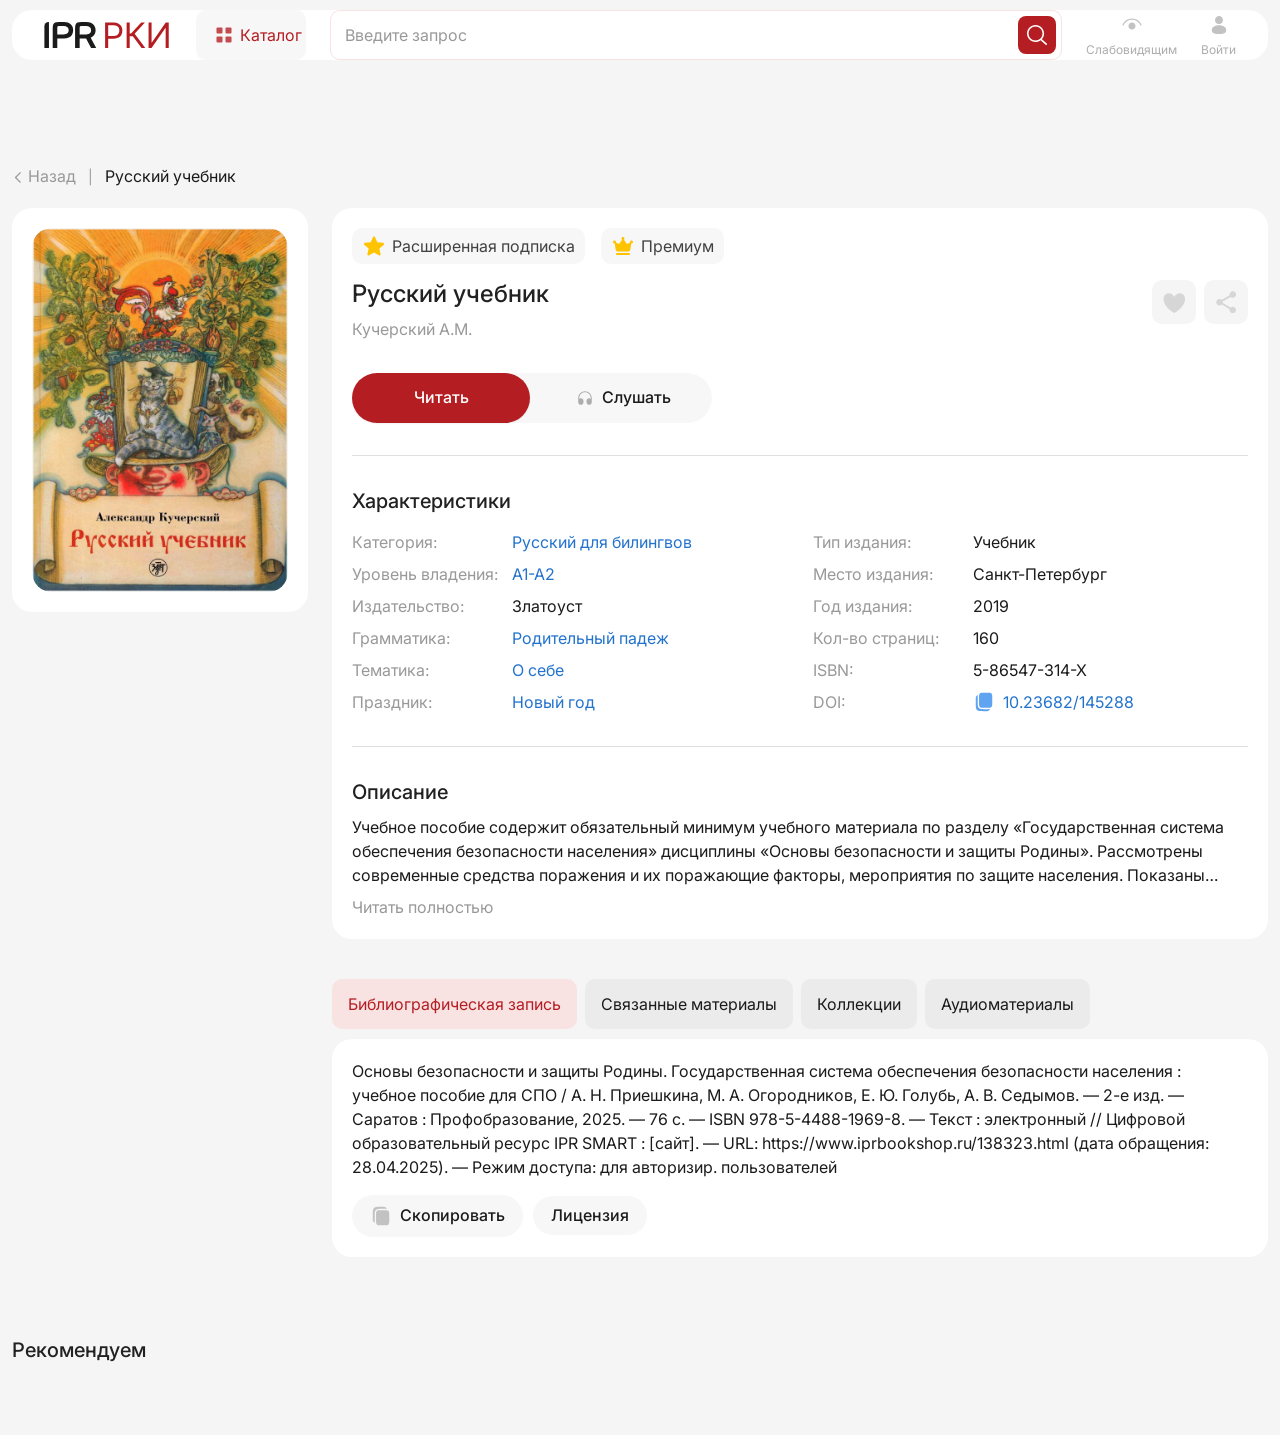
==== commit 235d5a3d: "баджи на странице книги" ====
--- a/book-detail.html
+++ b/book-detail.html
@@ -14,6 +14,7 @@
     <link rel="stylesheet" href="css/cards.css">
     <link rel="stylesheet" href="css/sections.css">
     <link rel="stylesheet" href="css/responsive.css">
+    <link rel="stylesheet" href="css/share-modal.css">
     <link rel="stylesheet" href="css/book-detail.css">
 </head>
 <body>
@@ -63,7 +64,23 @@
            </div>
             <div class="col-lg-9">
                 <div class="content">
-                    <div class="book-head">
+                    <div class="d-flex gap-3">
+                        <div class="badge-detail license-tooltip-wrap">
+                            <img src="img/icons/star-fill.svg" alt=""/>
+                            Расширенная подписка
+                            <span class="license-tooltip" role="tooltip">
+                                <span class="license-tooltip__text">Дополнительные платные коллекции от издательств «Златоуст» и «Русский язык. Курсы»</span>
+                            </span>
+                        </div>
+                        <div class="badge-detail license-tooltip-wrap">
+                            <img src="img/icons/crown-fill.svg" alt=""/>
+                            Премиум
+                            <span class="license-tooltip" role="tooltip">
+                                <span class="license-tooltip__text">Эксклюзивные материалы от экспертов: рабочие листы, тесты, интерактивы. Доступны по премиум-подписке</span>
+                            </span>
+                        </div>
+                    </div>
+                    <div class="book-head mt-3">
                         <div>
                             <h1 class="book-title">Русский учебник</h1>
                             <p class="book-author">Кучерский А.М.</p>
@@ -74,14 +91,13 @@
                                     <path d="M19.7144 5.2865C16.088 5.2865 14.3005 8.8615 14.3005 8.8615C14.3005 8.8615 12.513 5.2865 8.88663 5.2865C5.93949 5.2865 3.60569 7.75213 3.57552 10.6942C3.51408 16.8014 8.42021 21.1444 13.7978 24.7943C13.946 24.8951 14.1212 24.9491 14.3005 24.9491C14.4798 24.9491 14.655 24.8951 14.8033 24.7943C20.1803 21.1444 25.0864 16.8014 25.0255 10.6942C24.9954 7.75213 22.6616 5.2865 19.7144 5.2865Z"/>
                                 </svg>
                             </button>
-                            <button type="button" class="book-icon-btn" id="share-btn" aria-label="Поделиться">
+                            <button type="button" class="book-icon-btn" data-share-btn aria-label="Поделиться">
                                 <svg width="27" height="27" viewBox="0 0 27 27" fill="none" xmlns="http://www.w3.org/2000/svg" aria-hidden="true">
                                     <path d="M19.8001 17.688C18.9641 17.688 18.2161 18.018 17.6441 18.535L9.80105 13.97C9.85605 13.717 9.90005 13.464 9.90005 13.2C9.90005 12.936 9.85605 12.683 9.80105 12.43L17.5561 7.90895C18.1501 8.45895 18.9311 8.79995 19.8001 8.79995C21.6261 8.79995 23.1001 7.32595 23.1001 5.49995C23.1001 3.67395 21.6261 2.19995 19.8001 2.19995C17.9741 2.19995 16.5001 3.67395 16.5001 5.49995C16.5001 5.76395 16.5441 6.01695 16.5991 6.26995L8.84405 10.791C8.25005 10.241 7.46905 9.89995 6.60005 9.89995C4.77405 9.89995 3.30005 11.374 3.30005 13.2C3.30005 15.026 4.77405 16.5 6.60005 16.5C7.46905 16.5 8.25005 16.159 8.84405 15.609L16.6761 20.185C16.6211 20.416 16.5881 20.658 16.5881 20.9C16.5881 22.671 18.0291 24.112 19.8001 24.112C21.5711 24.112 23.0121 22.671 23.0121 20.9C23.0121 19.129 21.5711 17.688 19.8001 17.688Z"/>
                                 </svg>
                             </button>
                         </div>
                     </div>
-
                     <div class="book-cta-row">
                         <div class="book-mode-toggle" role="group" aria-label="Режим: читать или слушать">
                             <button type="button" class="book-mode-toggle__btn is-active" data-book-mode="read" aria-pressed="true">
@@ -461,38 +477,6 @@
     </div>
 </main>
 
-<div class="share-modal" id="share-modal" aria-hidden="true" role="dialog" aria-labelledby="share-modal-title" aria-modal="true">
-    <div class="share-modal__backdrop"></div>
-    <div class="share-modal__box">
-        <div class="share-modal__header">
-            <h2 class="share-modal__title" id="share-modal-title">Поделиться</h2>
-            <button type="button" class="share-modal__close" aria-label="Закрыть">
-                <img src="img/icons/cross.svg" width="28" height="28" alt="" aria-hidden="true">
-            </button>
-        </div>
-        <div class="share-modal__body">
-            <a href="#" class="share-modal__item share-modal__item--copy" id="share-copy" aria-label="Копировать ссылку">
-                <span class="share-modal__icon share-modal__icon--copy">
-                    <img src="img/icons/copy-biblio.svg" width="24" height="24" alt="">
-                </span>
-                <span class="share-modal__label">Копировать<br>ссылку</span>
-            </a>
-            <a href="#" class="share-modal__item" id="share-vk" target="_blank" rel="noopener noreferrer" aria-label="Поделиться во Вконтакте">
-                <span class="share-modal__icon share-modal__icon--social"><img src="img/icons/social/vk2.svg" width="48" height="48" alt=""></span>
-                <span class="share-modal__label">Вконтакте</span>
-            </a>
-            <a href="#" class="share-modal__item" id="share-ok" target="_blank" rel="noopener noreferrer" aria-label="Поделиться в Одноклассниках">
-                <span class="share-modal__icon share-modal__icon--social"><img src="img/icons/social/ok.svg" width="48" height="48" alt=""></span>
-                <span class="share-modal__label">Одноклассники</span>
-            </a>
-            <a href="#" class="share-modal__item" id="share-tg" target="_blank" rel="noopener noreferrer" aria-label="Поделиться в Telegram">
-                <span class="share-modal__icon share-modal__icon--social"><img src="img/icons/social/tg2.svg" width="48" height="48" alt=""></span>
-                <span class="share-modal__label">Telegram</span>
-            </a>
-        </div>
-    </div>
-</div>
-
 <div class="auth-modal" id="auth-modal" aria-hidden="true" role="dialog" aria-labelledby="auth-modal-title" aria-modal="true">
     <div class="auth-modal__backdrop"></div>
     <div class="auth-modal__box">
@@ -513,7 +497,7 @@
 <script src="js/book-biblio-copy.js"></script>
 <script src="js/book-tabs.js"></script>
 <script src="js/book-audio.js"></script>
-<script src="js/book-share-modal.js"></script>
+<script src="js/share-modal.js"></script>
 <script src="js/book-auth-modal.js"></script>
 <script>
 (function () {
--- a/css/variables.css
+++ b/css/variables.css
@@ -19,7 +19,7 @@
   --color-gray-300: #F7F7F7;
   --color-gray-400: #BDBDBD;
   --color-gray-500: #999999;
-  --color-gray-600: #757575;
+  --color-gray-600: #7B7B7B;
   --color-gray-700: #ADADAD;
   --color-gray-800: #414141;
   --color-gray-900: #212121;
@@ -90,6 +90,8 @@
 
   /* ---- Layout ---- */
   --header-height: 90px;
+  --header-menu-bar-height: 62px;
+  --header-promo-height: 62px;
   --card-width: 200px;
   --card-gap: 16px;
   --container-max: 1440px;
--- a/css/components.css
+++ b/css/components.css
@@ -17,10 +17,6 @@
   z-index: 100;
 }
 
-.site-header .container {
-  height: var(--header-height);
-}
-
 .site-header .container .header-inner {
   border-radius: var(--radius-header);
   background: var(--color-white);
@@ -34,6 +30,25 @@
 }
 
 .site-header .container .header-inner .search-input-wrap {
+  margin-bottom: 0;
+  width: 100%;
+}
+
+.site-header--with-submenu {
+  height: auto;
+  display: flex;
+  flex-direction: column;
+}
+
+.site-header__primary .container {
+  height: var(--header-height);
+}
+
+.site-header__primary .container .header-inner {
+  border-radius: var(--radius-header) var(--radius-header) 0 0 ;
+}
+
+.site-header__primary .container .header-inner .search-input-wrap {
   margin-bottom: 0;
   width: 100%;
 }
@@ -248,6 +263,67 @@
 }
 
 /* =====================
+   HEADER — второе меню и баннер (main)
+   ===================== */
+.site-header__menu-bar {
+  background: var(--color-white);
+  border-top: 1px solid #E8E8E8;
+  min-height: var(--header-menu-bar-height);
+  display: flex;
+  align-items: center;
+  padding: 18px 32px;
+  gap: 20px;
+}
+
+.header-secondary-nav__trigger {
+  display: inline-flex;
+  align-items: flex-end;
+  gap: 10px;
+  border: 0;
+  background: transparent;
+  cursor: pointer;
+  font-family: inherit;
+  font-size: var(--font-size-md);
+  font-weight: 400;
+  color: var(--color-gray-700);
+  transition: color var(--transition-fast);
+}
+
+.header-secondary-nav__trigger:hover span {
+  color: var(--color-primary) !important;
+}
+
+.site-header__promo {
+  background-color: #EFCFD0;
+  display: flex;
+  align-items: center;
+  justify-content: center;
+  border-radius: 0 0 20px 20px;
+  position: relative;
+  min-height: var(--header-promo-height);
+}
+
+.site-header__promo-text {
+  margin: 0;
+  text-align: center;
+  font-size: 16px;
+  font-weight: var(--font-weight-medium);
+  color: var(--color-main);
+}
+
+.site-header__promo .img1 {
+    position: absolute;
+    top: 0;
+    left: 0;
+}
+
+.site-header__promo .img2 {
+    position: absolute;
+    top: 0;
+    right: 0;
+}
+
+/* =====================
    CONTENT
    ===================== */
 
@@ -710,4 +786,331 @@
   border-color: var(--color-gray-hover);
   cursor: not-allowed;
   box-shadow: none;
+}
+
+/* =====================
+   LEXICON WORD CARD
+   ===================== */
+.lexicon-words {
+  margin-top: 16px;
+}
+
+.lexicon-word-card {
+  background: var(--color-white);
+  border-radius: var(--radius-header);
+  padding: 20px;
+  display: flex;
+  align-items: flex-start;
+  gap: 16px;
+}
+
+.lexicon-word-card__media {
+  flex: 0 0 auto;
+  display: flex;
+  flex-direction: column;
+  align-items: center;
+  gap: 10px;
+}
+
+.lexicon-word-card__play {
+  width: 60px;
+  height: 60px;
+  border: 0;
+  padding: 0;
+  background: transparent;
+  cursor: pointer;
+  color: inherit;
+}
+
+.lexicon-word-card__play svg {
+  width: 60px;
+  height: 60px;
+  display: block;
+}
+
+.lexicon-word-card__play-icon svg,
+.lexicon-word-card__pause-icon svg {
+  width: 60px;
+  height: 60px;
+  display: block;
+}
+
+.lexicon-word-card__pause-icon[hidden] {
+  display: none;
+}
+
+.lexicon-word-card__play-icon[hidden] {
+  display: none;
+}
+
+.lexicon-word-card__duration {
+  font-size: 13px;
+  color: #999;
+  line-height: 1;
+}
+
+.lexicon-word-card__body {
+  flex: 1;
+  min-width: 0;
+}
+
+.lexicon-word-card__title {
+  font-size: 20px;
+  font-weight: var(--font-weight-medium);
+  color: var(--color-main);
+  margin-bottom: 8px;
+}
+
+.lexicon-word-card__extra {
+  font-size: var(--font-size-md);
+  color: var(--color-gray-500);
+  line-height: 1.35;
+  margin-bottom: 10px;
+}
+
+.lexicon-word-card__translation {
+  font-size: var(--font-size-md);
+  color: var(--color-gray-700);
+  line-height: 1.35;
+  display: flex;
+  align-items: baseline;
+  gap: 4px;
+}
+
+.lexicon-word-card__translation-prefix {
+  color: var(--color-gray-500);
+  flex-shrink: 0;
+  font-size: 16px;
+}
+
+.lexicon-word-card__translation-text {
+  min-width: 0;
+  flex: 1;
+  white-space: nowrap;
+  overflow: hidden;
+  text-overflow: ellipsis;
+  color: var(--color-gray-500);
+  font-size: 16px;
+}
+
+.lexicon-word-card.is-expanded .lexicon-word-card__translation-text {
+  white-space: normal;
+  overflow: visible;
+  text-overflow: clip;
+}
+
+.lexicon-word-card.is-expanded .lexicon-word-card__translation {
+  align-items: flex-start;
+}
+
+.lexicon-word-card__toggle {
+  margin-top: 0;
+  font-size: 13px;
+  color: #999;
+  background: transparent;
+  border: 0;
+  padding: 0;
+  cursor: pointer;
+  display: inline-flex;
+  flex: 0 0 auto;
+  align-self: flex-end;
+  margin-left: 10px;
+}
+
+.lexicon-word-card__toggle:hover {
+  color: var(--color-primary);
+}
+
+.lexicon-word-card__toggle:focus-visible {
+  outline: 2px solid var(--color-primary);
+  outline-offset: 2px;
+  border-radius: 8px;
+}
+
+.lexicon-word-card__toggle-label {
+    color: var(--color-gray-500);
+    font-size: 16px;
+}
+
+.lexicon-word-card__toggle-label:hover {
+    color: var(--color-main);
+}
+
+/* =====================
+   TAB PILLS
+   ===================== */
+
+.tab-pills {
+  display: flex;
+  flex-wrap: wrap;
+  gap: var(--space-sm);
+}
+
+.tab-pill {
+  display: inline-flex;
+  align-items: center;
+  gap: 4px;
+  padding: 12px 16px;
+  border-radius: var(--radius-pill);
+  border: 1px solid var(--color-gray-hover);
+  background: var(--color-gray-hover);
+  font-size: var(--font-size-md);
+  cursor: pointer;
+  transition: all var(--transition-fast);
+  white-space: nowrap;
+}
+
+.tab-pill:hover,
+.tab-pill.active {
+  border-color: var(--color-primary-hover);
+  background: var(--color-primary-hover);
+  color: var(--color-primary);
+}
+
+
+/* =====================
+   CALENDAR
+   ===================== */
+
+.collection-date-picker-wrap {
+  position: relative;
+}
+
+.collection-date-picker-btn {
+  display: flex;
+  align-items: center;
+  gap: 0.75rem;
+  padding: 13px 16px;
+  border: none;
+  border-radius: 10px;
+  background-color: var(--color-gray-hover);
+  color: var(--color-main);
+  font-family: inherit;
+  font-size: 16px;
+  cursor: pointer;
+  transition: background-color 0.2s ease;
+  min-width: 340px;
+  text-align: left;
+}
+
+.collection-date-picker-btn:hover {
+  background-color: #E0E0E0;
+}
+
+.collection-date-picker-btn:focus {
+  outline: 2px solid var(--color-primary, #B41E23);
+  outline-offset: 2px;
+}
+
+.collection-date-picker-btn[aria-expanded="true"] .collection-date-picker-arrow {
+  transform: rotate(180deg);
+}
+
+.collection-date-picker-icon {
+  flex-shrink: 0;
+  opacity: 0.7;
+}
+
+.collection-date-picker-text {
+  flex: 1;
+  overflow: hidden;
+  text-overflow: ellipsis;
+  white-space: nowrap;
+  color: var(--color-gray-600);
+}
+
+.collection-date-picker-btn.has-value .collection-date-picker-text {
+  color: var(--color-main);
+}
+
+.collection-date-picker-arrow {
+  flex-shrink: 0;
+  transition: transform 0.2s ease;
+}
+
+.collection-date-picker-dropdown {
+  position: absolute;
+  top: calc(100% + 8px);
+  left: 0;
+  z-index: 100;
+  background: #FFFFFF;
+  border-radius: 16px;
+  box-shadow: 0 4px 24px rgba(0,0,0,0.12);
+  padding: 1rem;
+  min-width: 300px;
+  display: none;
+}
+
+.collection-date-picker-dropdown.is-open {
+  display: block;
+}
+
+.collection-date-picker-calendar .calendar-header {
+  display: flex;
+  align-items: center;
+  justify-content: space-between;
+  margin-bottom: 1rem;
+}
+
+.collection-date-picker-calendar .calendar-nav {
+  background: none;
+  border: none;
+  cursor: pointer;
+  padding: 4px;
+  color: var(--color-main);
+}
+
+.collection-date-picker-calendar .calendar-nav:hover {
+  color: var(--color-primary);
+}
+
+.collection-date-picker-calendar .calendar-weekdays {
+  display: grid;
+  grid-template-columns: repeat(7, 1fr);
+  gap: 2px;
+  margin-bottom: 0.5rem;
+  font-size: 0.75rem;
+  color: var(--color-gray-500);
+  text-align: center;
+}
+
+.collection-date-picker-calendar .calendar-days {
+  display: grid;
+  grid-template-columns: repeat(7, 1fr);
+  gap: 2px;
+}
+
+.collection-date-picker-calendar .calendar-day {
+  aspect-ratio: 1;
+  display: flex;
+  align-items: center;
+  justify-content: center;
+  border-radius: 8px;
+  font-size: 0.875rem;
+  cursor: pointer;
+  transition: background-color 0.2s ease;
+}
+
+.collection-date-picker-calendar .calendar-day:hover {
+  background-color: var(--color-gray-100);
+}
+
+.collection-date-picker-calendar .calendar-day--other {
+  color: var(--color-gray-400);
+}
+
+.collection-date-picker-calendar .calendar-day--selectable:hover {
+  background-color: var(--color-primary-hover);
+  color: var(--color-primary);
+}
+
+.collection-date-picker-calendar .calendar-day--in-range {
+  background-color: var(--color-primary-hover);
+  color: var(--color-primary);
+}
+
+.collection-date-picker-calendar .calendar-day--range-start,
+.collection-date-picker-calendar .calendar-day--range-end {
+  background-color: var(--color-primary);
+  color: var(--color-white);
 }
--- a/css/cards.css
+++ b/css/cards.css
@@ -112,6 +112,11 @@
   border: var(--border-card);
   position: relative;
   background: var(--color-white);
+  height: 100%;
+}
+
+.material-card--book .card-tag {
+    max-width: 100%;
 }
 
 .material-card--book .card-image {
@@ -256,7 +261,11 @@
 }
 
 .material-card--test .card-description,
-.material-card--bank .card-description {
+.material-card--bank .card-description,
+.material-card--test .card-description p,
+.material-card--bank .card-description p,
+.material-card--test .card-description span,
+.material-card--bank .card-description span {
   font-size: var(--font-size-md);
   color: var(--color-gray-700);
   margin-bottom: 8px;
--- a/css/share-modal.css
+++ b/css/share-modal.css
@@ -0,0 +1,117 @@
+.share-modal {
+  position: fixed;
+  inset: 0;
+  z-index: 1000;
+  display: flex;
+  align-items: center;
+  justify-content: center;
+  padding: 20px;
+  visibility: hidden;
+  opacity: 0;
+  transition: visibility 0.2s ease, opacity 0.2s ease;
+}
+
+.share-modal.is-open {
+  visibility: visible;
+  opacity: 1;
+}
+
+.share-modal__backdrop {
+  position: absolute;
+  inset: 0;
+  background: rgba(0, 0, 0, 0.4);
+}
+
+.share-modal__box {
+  position: relative;
+  background: #fff;
+  border-radius: 14px;
+  box-shadow: 0 8px 32px rgba(0, 0, 0, 0.15);
+  padding: 20px 24px;
+  min-width: 360px;
+  max-width: 100%;
+}
+
+.share-modal__header {
+  display: flex;
+  align-items: center;
+  justify-content: space-between;
+  margin-bottom: 20px;
+}
+
+.share-modal__title {
+  margin: 0;
+  font-size: 24px;
+  font-weight: 500;
+  color: var(--color-main);
+}
+
+.share-modal__close {
+  width: 36px;
+  height: 36px;
+  padding: 0;
+  border: 0;
+  background: transparent;
+  cursor: pointer;
+  display: flex;
+  align-items: center;
+  justify-content: center;
+  border-radius: 8px;
+}
+
+.share-modal__close:hover {
+  background: #f5f5f5;
+}
+
+.share-modal__body {
+  display: flex;
+  gap: 20px;
+  flex-wrap: wrap;
+  justify-content: flex-start;
+}
+
+.share-modal__item {
+  display: flex;
+  flex-direction: column;
+  align-items: center;
+  gap: 10px;
+  text-decoration: none;
+  color: #666;
+  font-size: 13px;
+  line-height: 1.3;
+  text-align: center;
+  min-width: 70px;
+}
+
+.share-modal__item:hover {
+  color: #2d2d2d;
+}
+
+.share-modal__icon {
+  width: 48px;
+  height: 48px;
+  display: flex;
+  align-items: center;
+  justify-content: center;
+  border-radius: 12px;
+  overflow: hidden;
+}
+
+.share-modal__icon--copy {
+  background: #F7F7F7;
+}
+
+.share-modal__icon--copy img {
+  width: 24px;
+  height: 24px;
+}
+
+.share-modal__icon--social img {
+  width: 48px;
+  height: 48px;
+}
+
+.share-modal__label {
+  white-space: pre-line;
+  color: #ADADAD;
+}
--- a/css/book-detail.css
+++ b/css/book-detail.css
@@ -491,125 +491,6 @@
   line-height: 1.4;
 }
 
-/* Модальное окно «Поделиться» */
-.share-modal {
-  position: fixed;
-  inset: 0;
-  z-index: 1000;
-  display: flex;
-  align-items: center;
-  justify-content: center;
-  padding: 20px;
-  visibility: hidden;
-  opacity: 0;
-  transition: visibility 0.2s ease, opacity 0.2s ease;
-}
-
-.share-modal.is-open {
-  visibility: visible;
-  opacity: 1;
-}
-
-.share-modal__backdrop {
-  position: absolute;
-  inset: 0;
-  background: rgba(0, 0, 0, 0.4);
-}
-
-.share-modal__box {
-  position: relative;
-  background: #fff;
-  border-radius: 14px;
-  box-shadow: 0 8px 32px rgba(0, 0, 0, 0.15);
-  padding: 20px 24px;
-  min-width: 360px;
-  max-width: 100%;
-}
-
-.share-modal__header {
-  display: flex;
-  align-items: center;
-  justify-content: space-between;
-  margin-bottom: 20px;
-}
-
-.share-modal__title {
-  margin: 0;
-  font-size: 24px;
-  font-weight: 500;
-  color: var(--color-main);
-}
-
-.share-modal__close {
-  width: 36px;
-  height: 36px;
-  padding: 0;
-  border: 0;
-  background: transparent;
-  cursor: pointer;
-  display: flex;
-  align-items: center;
-  justify-content: center;
-  border-radius: 8px;
-}
-
-.share-modal__close:hover {
-  background: #f5f5f5;
-}
-
-.share-modal__body {
-  display: flex;
-  gap: 20px;
-  flex-wrap: wrap;
-  justify-content: flex-start;
-}
-
-.share-modal__item {
-  display: flex;
-  flex-direction: column;
-  align-items: center;
-  gap: 10px;
-  text-decoration: none;
-  color: #666;
-  font-size: 13px;
-  line-height: 1.3;
-  text-align: center;
-  min-width: 70px;
-}
-
-.share-modal__item:hover {
-  color: #2d2d2d;
-}
-
-.share-modal__icon {
-  width: 48px;
-  height: 48px;
-  display: flex;
-  align-items: center;
-  justify-content: center;
-  border-radius: 12px;
-  overflow: hidden;
-}
-
-.share-modal__icon--copy {
-  background: #F7F7F7;
-}
-
-.share-modal__icon--copy img {
-  width: 24px;
-  height: 24px;
-}
-
-.share-modal__icon--social img {
-  width: 48px;
-  height: 48px;
-}
-
-.share-modal__label {
-  white-space: pre-line;
-  color: #ADADAD;
-}
-
 /* Модальное окно для неавторизованных пользователей */
 .auth-modal {
   position: fixed;
@@ -976,3 +857,20 @@
     grid-template-columns: 1fr;
   }
 }
+
+.badge-detail {
+  background-color: #F7F7F7;
+  font-size: 16px;
+  width: fit-content;
+  display: flex;
+  gap: 6px;
+  padding: 6px 10px;
+  color: #414141;
+  border-radius: 10px;
+  cursor: pointer;
+}
+
+.badge-detail img {
+  width: 24px;
+  height: 24px;
+}
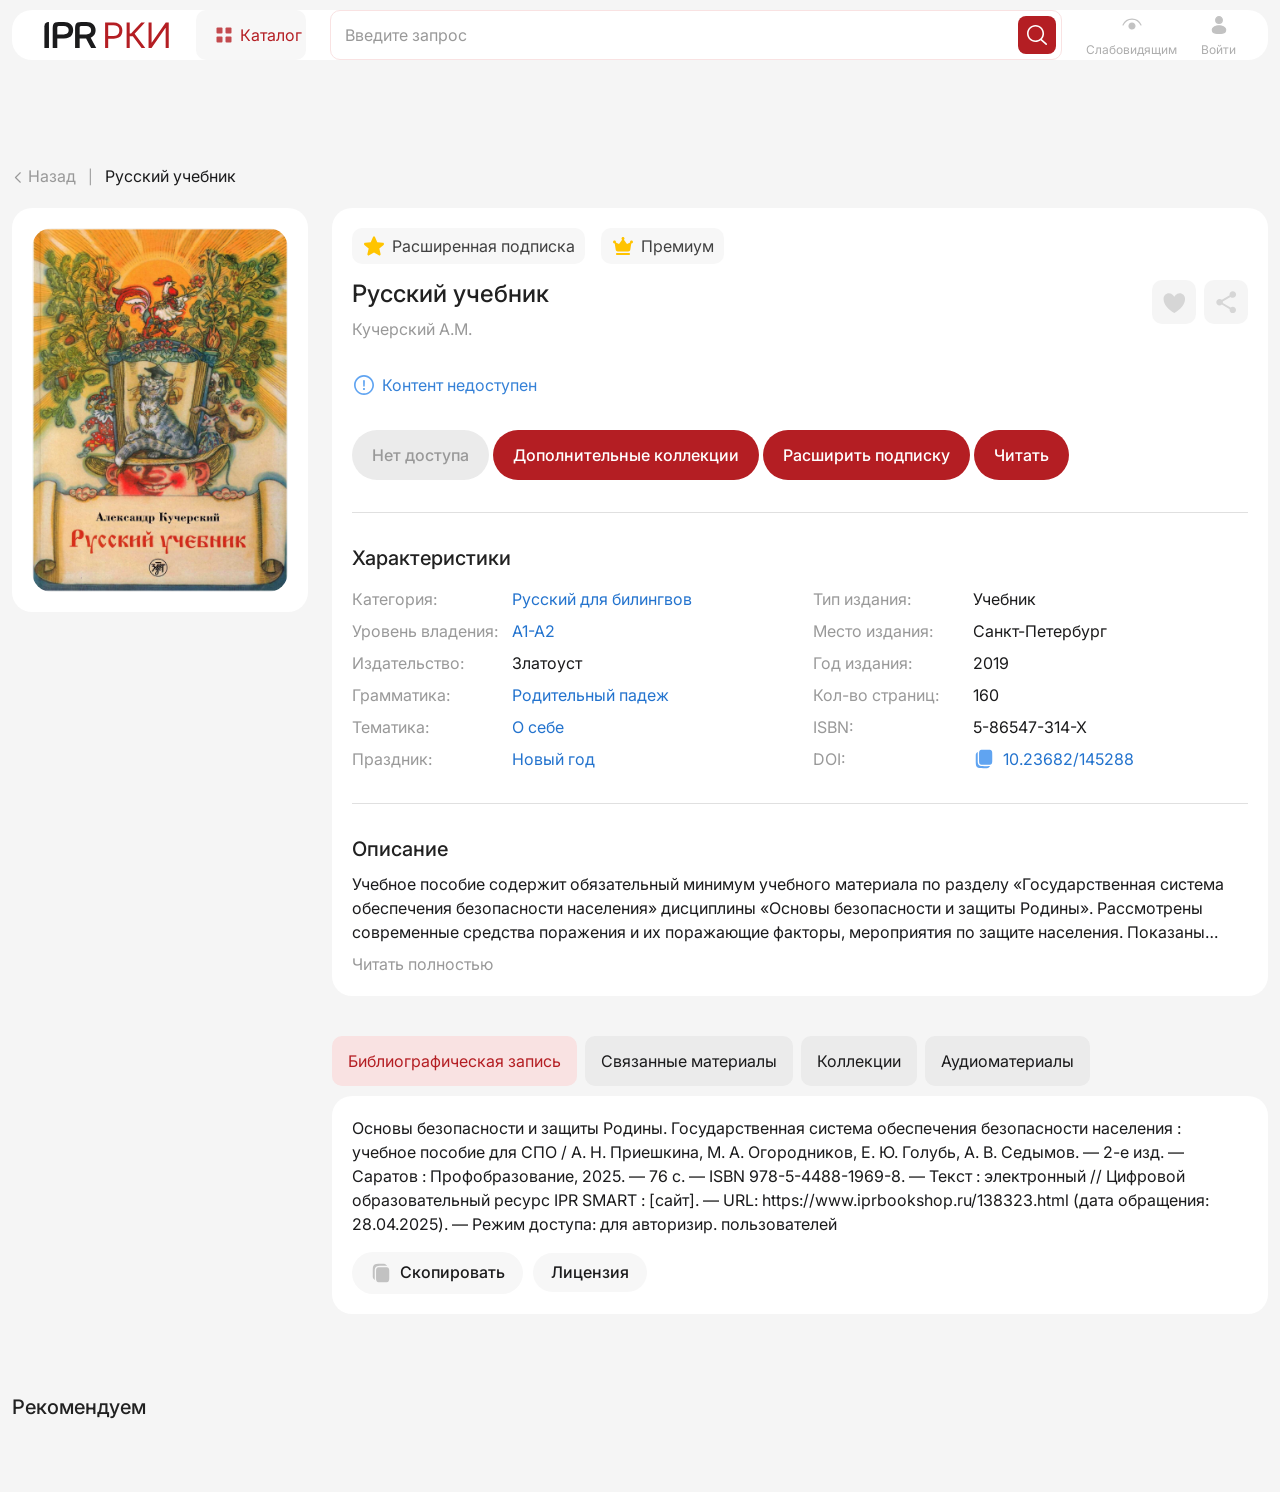
==== commit 8d901313: "модалки" ====
--- a/book-detail.html
+++ b/book-detail.html
@@ -98,19 +98,65 @@
                             </button>
                         </div>
                     </div>
-                    <div class="book-cta-row">
-                        <div class="book-mode-toggle" role="group" aria-label="Режим: читать или слушать">
-                            <button type="button" class="book-mode-toggle__btn is-active" data-book-mode="read" aria-pressed="true">
-                                Читать
-                            </button>
-                            <button type="button" class="book-mode-toggle__btn" data-book-mode="listen" aria-pressed="false">
-                                <svg class="book-mode-toggle__icon" width="20" height="20" viewBox="0 0 20 20" fill="none" xmlns="http://www.w3.org/2000/svg" aria-hidden="true">
-                                    <path d="M9.96152 2.5C14.1373 2.5 17.5373 5.89935 17.5373 10.0751V14.6285C17.5372 16.2112 16.2479 17.5 14.6652 17.5H14.5673C12.9845 17.4999 11.6959 16.2112 11.6958 14.6285V13.2108C11.6959 11.6281 12.9845 10.3394 14.5673 10.3393H14.6652C15.3192 10.3393 15.9232 10.5597 16.4067 10.9297V10.0751C16.4066 6.52497 13.5192 3.63063 9.96152 3.63063C8.22048 3.63071 6.60723 4.30137 5.40883 5.52238C4.20289 6.75097 3.56278 8.3868 3.5929 10.1355V10.9289C4.07626 10.5592 4.67996 10.3394 5.33375 10.3393H5.43165C7.01443 10.3393 8.30369 11.6281 8.30386 13.2108V14.6285C8.30369 16.2112 7.01443 17.5 5.43165 17.5H5.33375C3.75106 17.4999 2.46245 16.2112 2.46227 14.6285V10.1509C2.42459 8.10823 3.18576 6.1783 4.60281 4.73109C6.01979 3.29155 7.91903 2.50008 9.96152 2.5Z"/>
-                                </svg>
-                                Слушать
-                            </button>
-                        </div>
-                    </div>
+                    <div class="info-content" id="content-unavailable-trigger" role="button" tabindex="0" aria-label="Контент недоступен"><img src="img/icons/info.svg" alt=""/> Контент недоступен</div>
+                    <span
+                        class="content-unavailable-button-wrapper"
+                        id="content-unavailable-button-wrapper"
+                        role="button"
+                        tabindex="0"
+                        aria-label="Нет доступа"
+                    >
+                        <button
+                            type="button"
+                            class="primary-btn disabled"
+                            id="content-unavailable-button"
+                            disabled
+                            aria-disabled="true"
+                        >
+                            Нет доступа
+                        </button>
+                    </span>
+
+                    <button
+                            type="button"
+                            class="primary-btn"
+                            id="expand-subscription-trigger"
+                    >
+                        Дополнительные коллекции
+                    </button>
+
+                    <button
+                            type="button"
+                            class="primary-btn"
+                            id="expand-subscription-trigger-premium"
+                    >
+                        Расширить подписку
+                    </button>
+
+                    <button
+                            type="button"
+                            class="primary-btn"
+                    >
+                        Читать
+                    </button>
+
+<!--                    <button class="primary-btn" id="content-unavailable-request-btn" disabled>-->
+<!--                        Заявка оставлена-->
+<!--                    </button>-->
+
+<!--                    <div class="book-cta-row">-->
+<!--                        <div class="book-mode-toggle" role="group" aria-label="Режим: читать или слушать">-->
+<!--                            <button type="button" class="book-mode-toggle__btn is-active" data-book-mode="read" aria-pressed="true">-->
+<!--                                Читать-->
+<!--                            </button>-->
+<!--                            <button type="button" class="book-mode-toggle__btn" data-book-mode="listen" aria-pressed="false">-->
+<!--                                <svg class="book-mode-toggle__icon" width="20" height="20" viewBox="0 0 20 20" fill="none" xmlns="http://www.w3.org/2000/svg" aria-hidden="true">-->
+<!--                                    <path d="M9.96152 2.5C14.1373 2.5 17.5373 5.89935 17.5373 10.0751V14.6285C17.5372 16.2112 16.2479 17.5 14.6652 17.5H14.5673C12.9845 17.4999 11.6959 16.2112 11.6958 14.6285V13.2108C11.6959 11.6281 12.9845 10.3394 14.5673 10.3393H14.6652C15.3192 10.3393 15.9232 10.5597 16.4067 10.9297V10.0751C16.4066 6.52497 13.5192 3.63063 9.96152 3.63063C8.22048 3.63071 6.60723 4.30137 5.40883 5.52238C4.20289 6.75097 3.56278 8.3868 3.5929 10.1355V10.9289C4.07626 10.5592 4.67996 10.3394 5.33375 10.3393H5.43165C7.01443 10.3393 8.30369 11.6281 8.30386 13.2108V14.6285C8.30369 16.2112 7.01443 17.5 5.43165 17.5H5.33375C3.75106 17.4999 2.46245 16.2112 2.46227 14.6285V10.1509C2.42459 8.10823 3.18576 6.1783 4.60281 4.73109C6.01979 3.29155 7.91903 2.50008 9.96152 2.5Z"/>-->
+<!--                                </svg>-->
+<!--                                Слушать-->
+<!--                            </button>-->
+<!--                        </div>-->
+<!--                    </div>-->
                     <hr/>
                     <div>
                         <h2 class="meta-title">Характеристики</h2>
@@ -491,6 +537,133 @@
     </div>
 </div>
 
+<div class="auth-modal" id="content-unavailable-modal" aria-hidden="true" role="dialog" aria-labelledby="content-unavailable-title" aria-modal="true">
+    <div class="auth-modal__backdrop"></div>
+    <div class="auth-modal__box">
+        <button type="button" class="auth-modal__close" aria-label="Закрыть">
+            <img src="img/icons/cross.svg" width="28" height="28" alt="" aria-hidden="true">
+        </button>
+        <p class="auth-modal__text" id="content-unavailable-title">Контент недоступен</p>
+        <p class="content-unavailable-modal__description">
+            Библиотека вашей организации пока не приобрела данный контент. Подайте заявку, чтобы её рассмотрели при обновлении подписки.
+        </p>
+        <div class="auth-modal__actions">
+            <button type="button" class="auth-modal__btn auth-modal__btn--primary" data-content-unavailable-submit>
+                Оставить заявку
+            </button>
+            <button type="button" class="auth-modal__btn auth-modal__btn--cancel" data-content-unavailable-cancel>
+                Отменить
+            </button>
+        </div>
+    </div>
+</div>
+
+<div class="auth-modal" id="content-unavailable-modal2" aria-hidden="true" role="dialog" aria-labelledby="content-unavailable-title" aria-modal="true">
+    <div class="auth-modal__backdrop"></div>
+    <div class="auth-modal__box">
+        <button type="button" class="auth-modal__close" aria-label="Закрыть">
+            <img src="img/icons/cross.svg" width="28" height="28" alt="" aria-hidden="true">
+        </button>
+        <p class="auth-modal__text" id="content-unavailable-title2">Контент недоступен</p>
+        <p class="content-unavailable-modal__description">
+            У вашей организации нет доступа <br/> к этому контенту.
+        </p>
+    </div>
+</div>
+
+<div class="auth-modal subscription-modal" id="expand-subscription-modal" aria-hidden="true" role="dialog" aria-labelledby="expand-subscription-title" aria-modal="true">
+    <div class="auth-modal__backdrop"></div>
+    <div class="auth-modal__box subscription-modal__box">
+        <button type="button" class="auth-modal__close" aria-label="Закрыть">
+            <img src="img/icons/cross.svg" width="28" height="28" alt="" aria-hidden="true">
+        </button>
+        <h3 class="subscription-modal__title" id="expand-subscription-title">Расширение подписки</h3>
+
+        <div class="subscription-modal__card">
+            <div class="subscription-modal__card-left">
+                <div class="subscription-modal__card-title">Дополнительные издательские коллекции</div>
+                <div class="subscription-modal__card-sub">Доступ к материалам издательств «Златоуст» и «Русский язык. Курсы»</div>
+            </div>
+            <button type="button" class="subscription-modal__pick" aria-label="Выбрано: 1">
+                <span class="subscription-modal__pick-badge">Выбрано 1</span>
+                <span class="subscription-modal__pick-chevron" aria-hidden="true">
+                    <img src="img/icons/arrow.svg" width="22" height="22" alt="" aria-hidden="true">
+                </span>
+            </button>
+        </div>
+
+        <div class="subscription-modal__section">
+            <div class="subscription-modal__section-title">Оставьте заявку на подключение</div>
+            <div class="subscription-modal__section-sub">
+                Заполните форму, и мы свяжемся с вами для уточнения условий подключения и расчёта стоимости.
+            </div>
+
+            <form class="subscription-modal__form" action="#" method="post">
+                <div class="subscription-modal__grid">
+                    <input class="subscription-modal__input" type="text" name="fio" placeholder="ФИО*" required>
+                    <input class="subscription-modal__input" type="email" name="email" placeholder="Почта">
+                    <input class="subscription-modal__input" type="tel" name="phone" placeholder="Телефон">
+                    <input class="subscription-modal__input" type="text" name="position" placeholder="Должность">
+                </div>
+
+                <label class="subscription-modal__consent ">
+                    <input type="checkbox" class="subscription-modal__checkbox" name="consent" required>
+                    <span class="subscription-modal__label">Нажимая на кнопку, вы соглашаетесь с обработкой персональных данных и принимаете условия политики конфиденциальности.</span>
+                </label>
+
+                <button type="submit" class="subscription-modal__submit">Оставить заявку</button>
+            </form>
+        </div>
+    </div>
+</div>
+
+<div class="auth-modal subscription-modal subscription-modal--premium" id="expand-subscription-modal2" aria-hidden="true" role="dialog" aria-labelledby="expand-subscription-title2" aria-modal="true">
+    <div class="auth-modal__backdrop"></div>
+    <div class="auth-modal__box subscription-modal__box">
+        <button type="button" class="auth-modal__close" aria-label="Закрыть">
+            <img src="img/icons/cross.svg" width="28" height="28" alt="" aria-hidden="true">
+        </button>
+        <h3 class="subscription-modal__title" id="expand-subscription-title2">Расширение подписки</h3>
+
+        <div class="subscription-modal__card subscription-modal__card--premium">
+            <div class="subscription-modal__card-left">
+                <div class="subscription-modal__card-title subscription-modal__card-title--with-icon">
+                    Премиум подписка
+                    <img class="subscription-modal__crown" src="img/icons/crown-fill.svg" width="24" height="24" alt="" aria-hidden="true">
+                </div>
+                <p class="subscription-modal__card-sub">Доступ к рабочим листам, тестам, играм и другим эксклюзивным материалам платформы РКИ</p>
+            </div>
+            <label class="subscription-modal__card-check">
+                <span class="visually-hidden">Включить премиум подписку в заявку</span>
+                <input type="checkbox" class="subscription-modal__checkbox subscription-modal__checkbox--card" name="premium_selected" form="expand-subscription-form-premium" checked>
+            </label>
+        </div>
+
+        <div class="subscription-modal__section">
+            <div class="subscription-modal__section-title">Оставьте заявку на подключение</div>
+            <p class="subscription-modal__section-sub">
+                Заполните форму, и мы свяжемся с вами для уточнения условий подключения и расчёта стоимости.
+            </p>
+
+            <form id="expand-subscription-form-premium" class="subscription-modal__form" action="#" method="post">
+                <div class="subscription-modal__grid">
+                    <input class="subscription-modal__input" type="text" name="fio" placeholder="ФИО*" required autocomplete="name">
+                    <input class="subscription-modal__input" type="email" name="email" placeholder="Почта" autocomplete="email">
+                    <input class="subscription-modal__input" type="tel" name="phone" placeholder="Телефон" autocomplete="tel">
+                    <input class="subscription-modal__input" type="text" name="position" placeholder="Должность" autocomplete="organization-title">
+                </div>
+
+                <label class="subscription-modal__consent">
+                    <input type="checkbox" class="subscription-modal__checkbox subscription-modal__checkbox--consent" name="consent" required>
+                    <span class="subscription-modal__label">Нажимая на кнопку, вы соглашаетесь с обработкой персональных данных и принимаете условия политики конфиденциальности.</span>
+                </label>
+
+                <button type="submit" class="subscription-modal__submit">Оставить заявку</button>
+            </form>
+        </div>
+    </div>
+</div>
+
 <script src="https://cdn.jsdelivr.net/npm/bootstrap@5.3.3/dist/js/bootstrap.bundle.min.js"></script>
 <script src="js/book-description-toggle.js"></script>
 <script src="js/book-copy-doi.js"></script>
@@ -528,6 +701,145 @@
         });
     });
 })();
+
+(function () {
+    var trigger = document.getElementById('content-unavailable-trigger');
+    var modal = document.getElementById('content-unavailable-modal');
+    var modal2 = document.getElementById('content-unavailable-modal2');
+    var buttonWrapper = document.getElementById('content-unavailable-button-wrapper');
+    if (!trigger && !buttonWrapper) return;
+    if (!modal) return;
+
+    function openModal() {
+        modal.classList.add('is-open');
+        modal.setAttribute('aria-hidden', 'false');
+    }
+
+    function closeModal() {
+        modal.classList.remove('is-open');
+        modal.setAttribute('aria-hidden', 'true');
+    }
+
+    if (trigger) {
+        trigger.addEventListener('click', openModal);
+        trigger.addEventListener('keydown', function (e) {
+            if (e.key === 'Enter' || e.key === ' ') openModal();
+        });
+    }
+
+    if (buttonWrapper) {
+        buttonWrapper.addEventListener('click', function () {
+            if (!modal2) return;
+            modal2.classList.add('is-open');
+            modal2.setAttribute('aria-hidden', 'false');
+        });
+        buttonWrapper.addEventListener('keydown', function (e) {
+            if ((e.key === 'Enter' || e.key === ' ') && modal2) {
+                modal2.classList.add('is-open');
+                modal2.setAttribute('aria-hidden', 'false');
+            }
+        });
+    }
+
+    var closeBtn = modal.querySelector('.auth-modal__close');
+    if (closeBtn) closeBtn.addEventListener('click', closeModal);
+
+    var cancelBtn = modal.querySelector('[data-content-unavailable-cancel]');
+    if (cancelBtn) cancelBtn.addEventListener('click', closeModal);
+
+    var submitBtn = modal.querySelector('[data-content-unavailable-submit]');
+    if (submitBtn) {
+        submitBtn.addEventListener('click', function () {
+            closeModal();
+            // В текущем шаблоне кнопка уже отображает "Заявка оставлена".
+            // Если в будущем состояние будет иным, здесь можно будет переключить UI.
+            var pageBtn = document.getElementById('content-unavailable-request-btn');
+            if (pageBtn) {
+                pageBtn.disabled = true;
+                pageBtn.textContent = 'Заявка оставлена';
+            }
+        });
+    }
+
+    modal.addEventListener('click', function (e) {
+        if (e.target && e.target.classList && e.target.classList.contains('auth-modal__backdrop')) {
+            closeModal();
+        }
+    });
+
+    if (modal2) {
+        var closeBtn2 = modal2.querySelector('.auth-modal__close');
+        if (closeBtn2) closeBtn2.addEventListener('click', function () {
+            modal2.classList.remove('is-open');
+            modal2.setAttribute('aria-hidden', 'true');
+        });
+
+        modal2.addEventListener('click', function (e) {
+            if (e.target && e.target.classList && e.target.classList.contains('auth-modal__backdrop')) {
+                modal2.classList.remove('is-open');
+                modal2.setAttribute('aria-hidden', 'true');
+            }
+        });
+    }
+})();
+
+(function () {
+    var trigger = document.getElementById('expand-subscription-trigger');
+    var modal = document.getElementById('expand-subscription-modal');
+    if (!trigger || !modal) return;
+
+    function open() {
+        modal.classList.add('is-open');
+        modal.setAttribute('aria-hidden', 'false');
+    }
+
+    function close() {
+        modal.classList.remove('is-open');
+        modal.setAttribute('aria-hidden', 'true');
+    }
+
+    trigger.addEventListener('click', open);
+
+    var closeBtn = modal.querySelector('.auth-modal__close');
+    if (closeBtn) closeBtn.addEventListener('click', close);
+
+    modal.addEventListener('click', function (e) {
+        if (e.target && e.target.classList && e.target.classList.contains('auth-modal__backdrop')) close();
+    });
+
+    document.addEventListener('keydown', function (e) {
+        if (e.key === 'Escape' && modal.classList.contains('is-open')) close();
+    });
+})();
+
+(function () {
+    var trigger = document.getElementById('expand-subscription-trigger-premium');
+    var modal = document.getElementById('expand-subscription-modal2');
+    if (!trigger || !modal) return;
+
+    function open() {
+        modal.classList.add('is-open');
+        modal.setAttribute('aria-hidden', 'false');
+    }
+
+    function close() {
+        modal.classList.remove('is-open');
+        modal.setAttribute('aria-hidden', 'true');
+    }
+
+    trigger.addEventListener('click', open);
+
+    var closeBtn = modal.querySelector('.auth-modal__close');
+    if (closeBtn) closeBtn.addEventListener('click', close);
+
+    modal.addEventListener('click', function (e) {
+        if (e.target && e.target.classList && e.target.classList.contains('auth-modal__backdrop')) close();
+    });
+
+    document.addEventListener('keydown', function (e) {
+        if (e.key === 'Escape' && modal.classList.contains('is-open')) close();
+    });
+})();
 </script>
 </body>
 </html>
--- a/css/book-detail.css
+++ b/css/book-detail.css
@@ -873,4 +873,255 @@
 .badge-detail img {
   width: 24px;
   height: 24px;
+}
+
+.info-content {
+  color: #3581D7;
+  font-size: 16px;
+  display: flex;
+  gap: 6px;
+  cursor: pointer;
+  margin-bottom: 33px;
+}
+
+.content-unavailable-modal__description {
+  margin: 0 0 20px;
+  font-size: 16px;
+  line-height: 24px;
+  color: #999999;
+}
+
+/* Чтобы клик по disabled-кнопке открывал модалку (обработчик на обертке) */
+#content-unavailable-button:disabled {
+  pointer-events: none;
+}
+
+#content-unavailable-modal2 .auth-modal__text {
+  font-size: 20px;
+  margin-bottom: 8px;
+}
+
+#content-unavailable-modal2 .auth-modal__box {
+  padding: 20px;
+}
+
+#content-unavailable-modal2 .content-unavailable-modal__description {
+  margin-bottom: 0;
+  text-align: center;
+}
+
+#content-unavailable-modal .auth-modal__box {
+  width: 440px;
+  padding: 20px;
+}
+
+#content-unavailable-modal .auth-modal__actions {
+  justify-content: left;
+}
+
+#content-unavailable-modal .auth-modal__text {
+  text-align: left;
+  margin-bottom: 8px;
+}
+
+/* ===== Расширение подписки (модалка) ===== */
+.subscription-modal__box {
+  width: 640px;
+  max-width: 100%;
+  padding: 20px;
+}
+
+.subscription-modal__title {
+  margin: 0 0 32px;
+  font-size: 24px;
+  font-weight: 500;
+  color: var(--color-main);
+}
+
+.subscription-modal__card {
+  background: #f5f5f5;
+  border-radius: 14px;
+  padding: 16px;
+  display: flex;
+  align-items: flex-start;
+  justify-content: space-between;
+  gap: 16px;
+  margin-bottom: 26px;
+}
+
+.subscription-modal__card--premium {
+  align-items: center;
+}
+
+.subscription-modal__card-title {
+  font-size: 18px;
+  font-weight: 500;
+  color: var(--color-main);
+  margin-bottom: 6px;
+}
+
+.subscription-modal__card-title--with-icon {
+  display: inline-flex;
+  align-items: center;
+  gap: 8px;
+  flex-wrap: wrap;
+  margin-bottom: 8px;
+}
+
+.subscription-modal__crown {
+  display: block;
+  flex-shrink: 0;
+}
+
+.subscription-modal__card-check {
+  display: flex;
+  align-items: center;
+  flex-shrink: 0;
+  margin: 0;
+  cursor: pointer;
+}
+
+.subscription-modal__checkbox--card {
+  margin: 0;
+}
+
+.subscription-modal__card-sub {
+  font-size: 14px;
+  line-height: 1.45;
+  color: #8b8b8b;
+}
+
+.subscription-modal__pick {
+  border: 0;
+  background: transparent;
+  display: inline-flex;
+  align-items: center;
+  gap: 10px;
+  cursor: pointer;
+  border-radius: 10px;
+}
+
+.subscription-modal__pick-badge {
+  display: inline-flex;
+  align-items: center;
+  padding: 6px 10px;
+  border-radius: 12px;
+  background: rgba(204, 0, 0, 0.08);
+  color: #cc0000;
+  font-size: 14px;
+  font-weight: 500;
+  white-space: nowrap;
+}
+
+.subscription-modal__pick-chevron {
+  width: 30px;
+  height: 30px;
+  background-color: #fff;
+  display: flex;
+  align-items: center;
+  justify-content: center;
+  border-radius: 8px;
+}
+
+.subscription-modal__section-title {
+  font-size: 20px;
+  font-weight: 500;
+  color: var(--color-main);
+  margin: 0 0 10px;
+}
+
+.subscription-modal__section-sub {
+  font-size: 14px;
+  line-height: 1.45;
+  color: #8b8b8b;
+  margin: 0 0 18px;
+  max-width: 640px;
+}
+
+.subscription-modal__grid {
+  display: grid;
+  grid-template-columns: 1fr 1fr;
+  gap: 12px 16px;
+  margin-bottom: 16px;
+}
+
+.subscription-modal__input {
+  width: 100%;
+  border: 0;
+  background: #f5f5f5;
+  border-radius: 14px;
+  padding: 14px 16px;
+  font-size: 16px;
+  color: var(--color-main);
+  outline: none;
+}
+
+.subscription-modal__input::placeholder {
+  color: #a6a6a6;
+}
+
+.subscription-modal__consent {
+  display: flex;
+  align-items: flex-start;
+  gap: 10px;
+  font-size: 12px;
+  line-height: 1.35;
+  color: #8b8b8b;
+  margin: 0 0 18px;
+  user-select: none;
+}
+
+.subscription-modal__consent input[type="checkbox"] {
+  margin-top: 2px;
+  width: 24px;
+  height: 24px;
+}
+
+.subscription-modal__submit {
+  display: inline-flex;
+  align-items: center;
+  justify-content: center;
+  padding: 13px 22px;
+  border: 0;
+  border-radius: 999px;
+  background: var(--color-primary);
+  color: #fff;
+  font-size: 16px;
+  font-weight: 500;
+  cursor: pointer;
+}
+
+.subscription-modal__submit:hover {
+  background: var(--color-primary-hover);
+  color: var(--color-primary);
+}
+
+.subscription-modal__checkbox {
+  appearance: none;
+  -webkit-appearance: none;
+  width: 24px;
+  height: 24px;
+  min-width: 24px;
+  border: none;
+  border-radius: 6px;
+  background: var(--color-gray-300);
+  cursor: pointer;
+  flex-shrink: 0;
+}
+
+.subscription-modal__checkbox:hover {
+  background: var(--color-gray-hover);
+}
+
+.subscription-modal__checkbox:checked {
+  background: var(--color-primary);
+  background-image: url("../img/icons/checkbox.svg");
+  background-repeat: no-repeat;
+  background-position: center;
+  background-size: 13px 10px;
+}
+
+.subscription-modal__label {
+  font-size: 14px;
+  color: #999999;
 }
